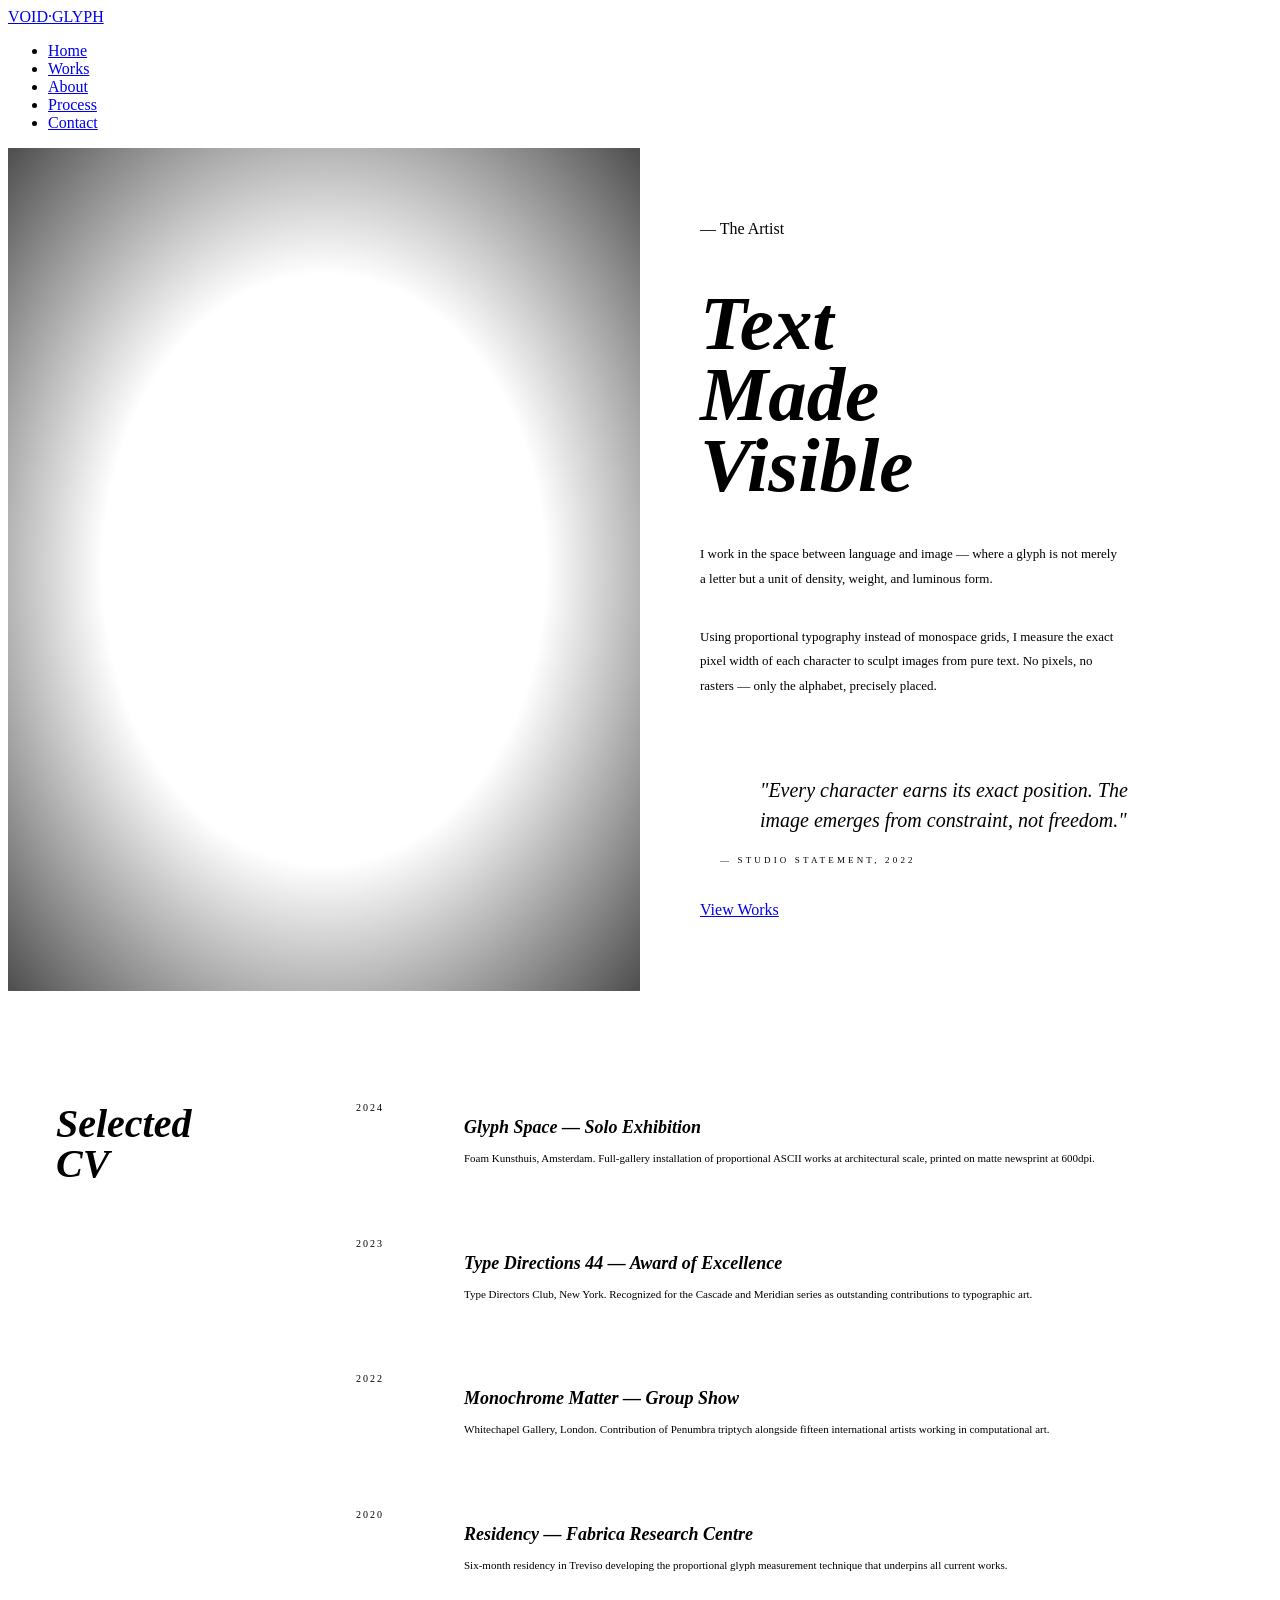
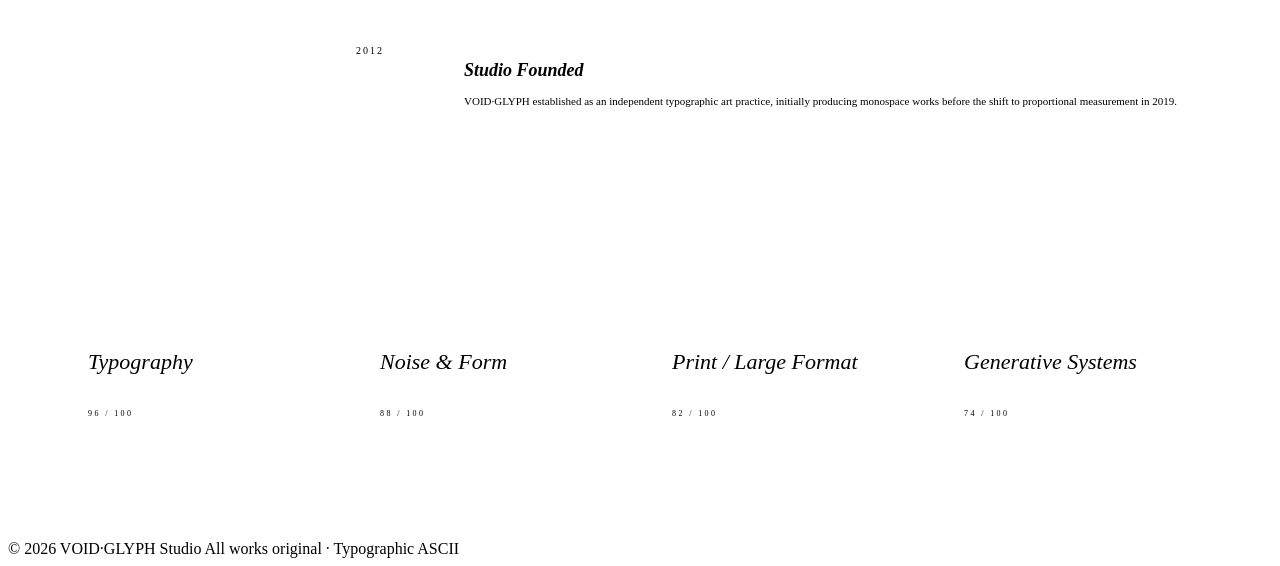
==== about.html @ d04d87bf "feat: add about page explaining concept, inspiration, and project philosophy" ====
<!DOCTYPE html>
<html lang="en">
<head>
<meta charset="UTF-8">
<meta name="viewport" content="width=device-width, initial-scale=1.0">
<title>About — VOID∙GLYPH</title>
<link rel="stylesheet" href="css/design.css">
<style>
/* ── About hero ──────────────────────────────────────── */
.about-hero {
  display: grid;
  grid-template-columns: 1fr 1fr;
  min-height: calc(100vh - 64px);
  border-bottom: var(--border);
}

.about-portrait {
  border-right: var(--border);
  background: var(--bg2);
  display: flex;
  align-items: center;
  justify-content: center;
  padding: 48px;
  position: relative;
  overflow: hidden;
}
.about-portrait::before {
  content: '';
  position: absolute;
  inset: 0;
  background: radial-gradient(ellipse 70% 70% at 50% 50%,
    transparent 50%, rgba(7,7,7,0.7) 100%);
  pointer-events: none;
  z-index: 2;
}
#portrait-canvas {
  font-size: 7px;
  line-height: 1.14;
  letter-spacing: 0.7px;
  color: var(--fg);
  max-height: 80vh;
  overflow: hidden;
}

.about-text {
  padding: 72px 60px;
  display: flex;
  flex-direction: column;
  justify-content: center;
}
.about-text h1 {
  font-family: var(--font-display);
  font-size: clamp(40px, 6vw, 80px);
  font-weight: 700;
  font-style: italic;
  color: var(--bright);
  line-height: 0.92;
  margin-bottom: 28px;
}
.about-text .lead {
  font-size: 13px;
  line-height: 1.9;
  color: var(--fg-muted);
  max-width: 420px;
  margin-bottom: 20px;
}
.about-text .lead strong {
  color: var(--accent);
  font-weight: 400;
}

.about-quote {
  margin: 36px 0;
  padding-left: 20px;
  border-left: 2px solid var(--red);
}
.about-quote blockquote {
  font-family: var(--font-display);
  font-size: 20px;
  font-style: italic;
  font-weight: 400;
  color: var(--bright);
  line-height: 1.5;
}
.about-quote cite {
  font-size: 9px;
  letter-spacing: 0.35em;
  color: var(--fg-dim);
  text-transform: uppercase;
  font-style: normal;
  display: block;
  margin-top: 12px;
}

/* ── CV / Timeline ───────────────────────────────────── */
.cv-section {
  padding: 80px 48px;
  border-bottom: var(--border);
  display: grid;
  grid-template-columns: 240px 1fr;
  gap: 60px;
}
.cv-section h2 {
  font-family: var(--font-display);
  font-size: 40px;
  font-weight: 700;
  font-style: italic;
  color: var(--bright);
  line-height: 1;
  position: sticky;
  top: 80px;
  align-self: start;
}
.timeline {
  display: flex;
  flex-direction: column;
}
.timeline-item {
  display: grid;
  grid-template-columns: 80px 1fr;
  gap: 28px;
  padding: 28px 0;
  border-top: var(--border);
}
.timeline-year {
  font-size: 10px;
  letter-spacing: 0.2em;
  color: var(--red);
  padding-top: 3px;
}
.timeline-content h3 {
  font-family: var(--font-display);
  font-size: 18px;
  font-style: italic;
  color: var(--bright);
  margin-bottom: 6px;
}
.timeline-content p {
  font-size: 11px;
  line-height: 1.7;
  color: var(--fg-dim);
}

/* ── Skills ──────────────────────────────────────────── */
.skills-grid {
  padding: 80px 48px;
  display: grid;
  grid-template-columns: repeat(4, 1fr);
  gap: 0;
  border-bottom: var(--border);
}
.skill-cell {
  padding: 40px 32px;
  border-right: var(--border);
}
.skill-cell:last-child { border-right: none; }
.skill-name {
  font-family: var(--font-display);
  font-size: 22px;
  font-style: italic;
  color: var(--bright);
  display: block;
  margin-bottom: 16px;
}
.skill-bar-track {
  height: 1px;
  background: var(--fg-dim);
  position: relative;
  margin-bottom: 10px;
}
.skill-bar-fill {
  position: absolute;
  top: 0; left: 0; height: 1px;
  background: var(--accent);
  width: 0;
  transition: width 1.2s var(--ease-out);
}
.skill-cell.visible .skill-bar-fill { width: var(--w); }
.skill-pct {
  font-size: 8px;
  letter-spacing: 0.3em;
  color: var(--fg-dim);
}

/* ── Responsive ──────────────────────────────────────── */
@media (max-width: 900px) {
  .about-hero { grid-template-columns: 1fr; }
  .about-portrait { border-right: none; border-bottom: var(--border); min-height: 50vh; }
  .about-text { padding: 48px 32px; }
  .cv-section { grid-template-columns: 1fr; }
  .cv-section h2 { position: static; }
  .skills-grid { grid-template-columns: repeat(2, 1fr); }
  .skill-cell:nth-child(2n) { border-right: none; }
  .skill-cell { border-bottom: var(--border); }
}
@media (max-width: 480px) {
  .skills-grid { grid-template-columns: 1fr; }
  .skill-cell { border-right: none; }
  .cv-section { padding: 48px 24px; }
}
</style>
</head>
<body>

<div id="cursor"></div>
<div id="cursor-trail"></div>

<nav id="nav">
  <a href="index.html" class="nav-logo">
    <div class="nav-logo-dot"></div>
    VOID∙GLYPH
  </a>
  <ul class="nav-links">
    <li><a href="index.html">Home</a></li>
    <li><a href="works.html">Works</a></li>
    <li><a href="about.html">About</a></li>
    <li><a href="process.html">Process</a></li>
    <li><a href="contact.html">Contact</a></li>
  </ul>
  <span class="nav-page-indicator" id="nav-indicator"></span>
</nav>

<div class="page-wrap">

  <!-- HERO SPLIT -->
  <div class="about-hero">
    <div class="about-portrait">
      <pre id="portrait-canvas" class="ascii-render"></pre>
    </div>
    <div class="about-text">
      <span class="label">— The Artist</span>
      <h1>Text<br>Made<br>Visible</h1>
      <p class="lead">I work in the space between <strong>language and image</strong> — where a glyph is not merely a letter but a unit of density, weight, and luminous form.</p>
      <p class="lead">Using proportional typography instead of monospace grids, I measure the <strong>exact pixel width</strong> of each character to sculpt images from pure text. No pixels, no rasters — only the alphabet, precisely placed.</p>
      <div class="about-quote">
        <blockquote>"Every character earns its exact position. The image emerges from constraint, not freedom."</blockquote>
        <cite>— Studio statement, 2022</cite>
      </div>
      <a href="works.html" class="btn"><span>View Works</span></a>
    </div>
  </div>

  <!-- TIMELINE -->
  <section class="cv-section">
    <h2 class="fade-up">Selected<br>CV</h2>
    <div class="timeline">
      <div class="timeline-item fade-up">
        <span class="timeline-year">2024</span>
        <div class="timeline-content">
          <h3>Glyph Space — Solo Exhibition</h3>
          <p>Foam Kunsthuis, Amsterdam. Full-gallery installation of proportional ASCII works at architectural scale, printed on matte newsprint at 600dpi.</p>
        </div>
      </div>
      <div class="timeline-item fade-up">
        <span class="timeline-year">2023</span>
        <div class="timeline-content">
          <h3>Type Directions 44 — Award of Excellence</h3>
          <p>Type Directors Club, New York. Recognized for the Cascade and Meridian series as outstanding contributions to typographic art.</p>
        </div>
      </div>
      <div class="timeline-item fade-up">
        <span class="timeline-year">2022</span>
        <div class="timeline-content">
          <h3>Monochrome Matter — Group Show</h3>
          <p>Whitechapel Gallery, London. Contribution of Penumbra triptych alongside fifteen international artists working in computational art.</p>
        </div>
      </div>
      <div class="timeline-item fade-up">
        <span class="timeline-year">2020</span>
        <div class="timeline-content">
          <h3>Residency — Fabrica Research Centre</h3>
          <p>Six-month residency in Treviso developing the proportional glyph measurement technique that underpins all current works.</p>
        </div>
      </div>
      <div class="timeline-item fade-up">
        <span class="timeline-year">2012</span>
        <div class="timeline-content">
          <h3>Studio Founded</h3>
          <p>VOID∙GLYPH established as an independent typographic art practice, initially producing monospace works before the shift to proportional measurement in 2019.</p>
        </div>
      </div>
    </div>
  </section>

  <!-- SKILLS -->
  <div class="skills-grid">
    <div class="skill-cell fade-up" style="--w: 96%">
      <span class="skill-name">Typography</span>
      <div class="skill-bar-track"><div class="skill-bar-fill"></div></div>
      <span class="skill-pct">96 / 100</span>
    </div>
    <div class="skill-cell fade-up" style="--w: 88%">
      <span class="skill-name">Noise & Form</span>
      <div class="skill-bar-track"><div class="skill-bar-fill"></div></div>
      <span class="skill-pct">88 / 100</span>
    </div>
    <div class="skill-cell fade-up" style="--w: 82%">
      <span class="skill-name">Print / Large Format</span>
      <div class="skill-bar-track"><div class="skill-bar-fill"></div></div>
      <span class="skill-pct">82 / 100</span>
    </div>
    <div class="skill-cell fade-up" style="--w: 74%">
      <span class="skill-name">Generative Systems</span>
      <div class="skill-bar-track"><div class="skill-bar-fill"></div></div>
      <span class="skill-pct">74 / 100</span>
    </div>
  </div>

  <footer id="footer">
    <span>© 2026 VOID∙GLYPH Studio</span>
    <span>All works original · Typographic ASCII</span>
  </footer>

</div>

<script src="js/ascii-engine.js"></script>
<script src="js/shared.js"></script>
<script>
// Portrait
(function() {
  const el = document.getElementById('portrait-canvas');
  const cols = 52, rows = 44;
  el.textContent = ASCII.scenePortrait(cols, rows);
  // Subtle slow redraw to simulate breathing
  setInterval(() => {
    el.textContent = ASCII.scenePortrait(cols, rows);
  }, 4000);
})();

// Skill bars trigger on visible
document.querySelectorAll('.skill-cell').forEach(cell => {
  const obs = new IntersectionObserver(([e]) => {
    if (e.isIntersecting) { cell.classList.add('visible'); obs.unobserve(cell); }
  }, { threshold: 0.3 });
  obs.observe(cell);
});
</script>
</body>
</html>
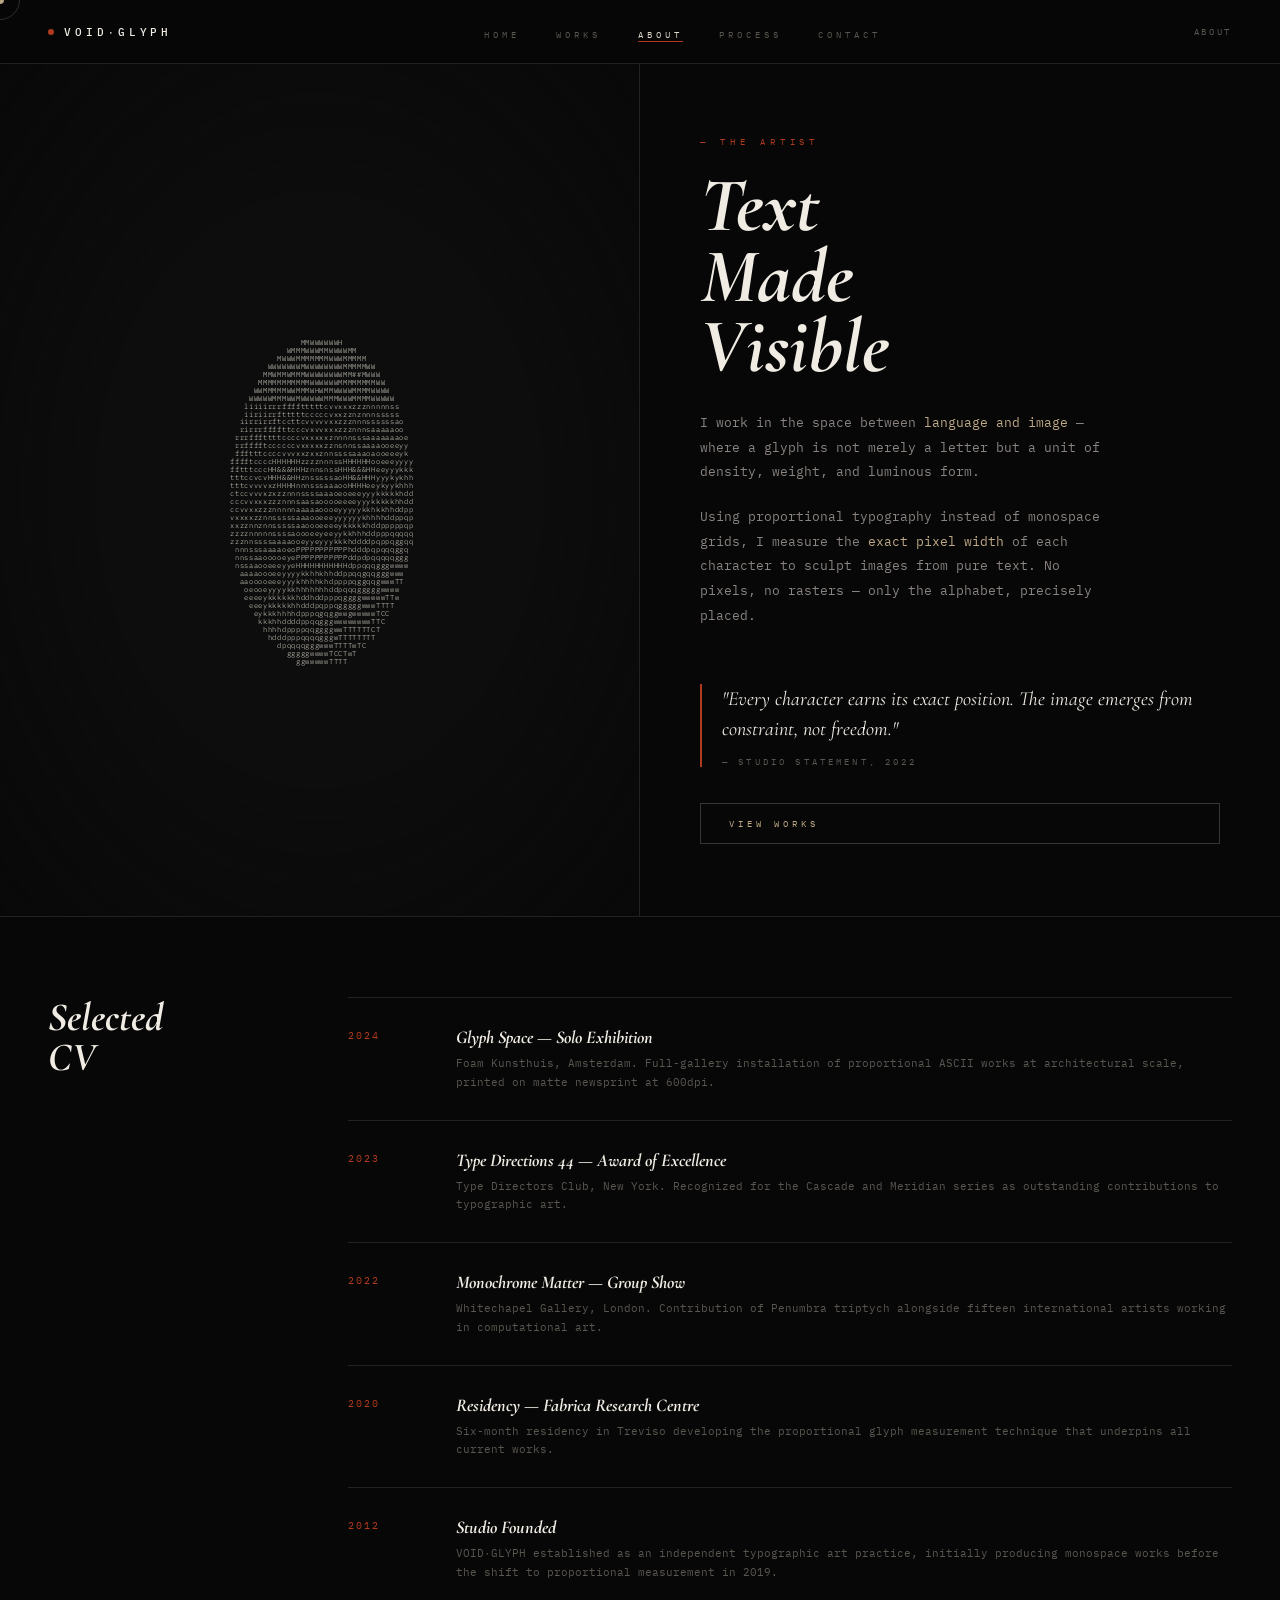
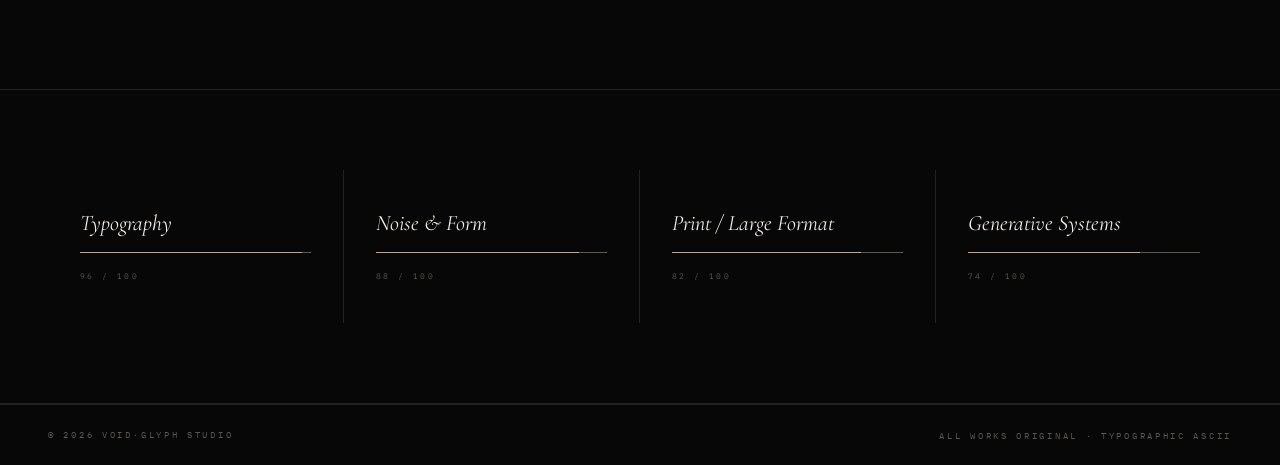
==== commit 3c79e9c2: "Refine about page to explain non-monospace typographic ASCII and canvas.measureText() approach" ====
--- a/about.html
+++ b/about.html
@@ -6,210 +6,54 @@
 <title>About — VOID∙GLYPH</title>
 <link rel="stylesheet" href="css/design.css">
 <style>
-/* ── About hero ──────────────────────────────────────── */
-.about-hero {
-  display: grid;
-  grid-template-columns: 1fr 1fr;
-  min-height: calc(100vh - 64px);
-  border-bottom: var(--border);
+.about-hero { display:grid; grid-template-columns:1fr 1fr; min-height:calc(100vh - 64px); border-bottom:var(--border); }
+.about-portrait { border-right:var(--border); background:var(--bg2); display:flex; align-items:center; justify-content:center; padding:48px; position:relative; overflow:hidden; }
+.about-portrait::before { content:''; position:absolute; inset:0; background:radial-gradient(ellipse 70% 70% at 50% 50%, transparent 50%, rgba(7,7,7,0.7) 100%); pointer-events:none; z-index:2; }
+#portrait-canvas { font-size:7px; line-height:1.14; letter-spacing:0.7px; color:var(--fg); max-height:80vh; overflow:hidden; }
+.about-text { padding:72px 60px; display:flex; flex-direction:column; justify-content:center; }
+.about-text h1 { font-family:var(--font-display); font-size:clamp(40px,6vw,80px); font-weight:700; font-style:italic; color:var(--bright); line-height:0.92; margin-bottom:28px; }
+.about-text .lead { font-size:13px; line-height:1.9; color:var(--fg-muted); max-width:420px; margin-bottom:20px; }
+.about-text .lead strong { color:var(--accent); font-weight:400; }
+.about-quote { margin:36px 0; padding-left:20px; border-left:2px solid var(--red); }
+.about-quote blockquote { font-family:var(--font-display); font-size:20px; font-style:italic; font-weight:400; color:var(--bright); line-height:1.5; }
+.about-quote cite { font-size:9px; letter-spacing:0.35em; color:var(--fg-dim); text-transform:uppercase; font-style:normal; display:block; margin-top:12px; }
+.cv-section { padding:80px 48px; border-bottom:var(--border); display:grid; grid-template-columns:240px 1fr; gap:60px; }
+.cv-section h2 { font-family:var(--font-display); font-size:40px; font-weight:700; font-style:italic; color:var(--bright); line-height:1; position:sticky; top:80px; align-self:start; }
+.timeline { display:flex; flex-direction:column; }
+.timeline-item { display:grid; grid-template-columns:80px 1fr; gap:28px; padding:28px 0; border-top:var(--border); }
+.timeline-year { font-size:10px; letter-spacing:0.2em; color:var(--red); padding-top:3px; }
+.timeline-content h3 { font-family:var(--font-display); font-size:18px; font-style:italic; color:var(--bright); margin-bottom:6px; }
+.timeline-content p { font-size:11px; line-height:1.7; color:var(--fg-dim); }
+.skills-grid { padding:80px 48px; display:grid; grid-template-columns:repeat(4,1fr); gap:0; border-bottom:var(--border); }
+.skill-cell { padding:40px 32px; border-right:var(--border); }
+.skill-cell:last-child { border-right:none; }
+.skill-name { font-family:var(--font-display); font-size:22px; font-style:italic; color:var(--bright); display:block; margin-bottom:16px; }
+.skill-bar-track { height:1px; background:var(--fg-dim); position:relative; margin-bottom:10px; }
+.skill-bar-fill { position:absolute; top:0; left:0; height:1px; background:var(--accent); width:0; transition:width 1.2s var(--ease-out); }
+.skill-cell.visible .skill-bar-fill { width:var(--w); }
+.skill-pct { font-size:8px; letter-spacing:0.3em; color:var(--fg-dim); }
+@media(max-width:900px){
+  .about-hero{grid-template-columns:1fr}
+  .about-portrait{border-right:none;border-bottom:var(--border);min-height:50vh}
+  .about-text{padding:48px 32px}
+  .cv-section{grid-template-columns:1fr}
+  .cv-section h2{position:static}
+  .skills-grid{grid-template-columns:repeat(2,1fr)}
+  .skill-cell:nth-child(2n){border-right:none}
+  .skill-cell{border-bottom:var(--border)}
 }
-
-.about-portrait {
-  border-right: var(--border);
-  background: var(--bg2);
-  display: flex;
-  align-items: center;
-  justify-content: center;
-  padding: 48px;
-  position: relative;
-  overflow: hidden;
-}
-.about-portrait::before {
-  content: '';
-  position: absolute;
-  inset: 0;
-  background: radial-gradient(ellipse 70% 70% at 50% 50%,
-    transparent 50%, rgba(7,7,7,0.7) 100%);
-  pointer-events: none;
-  z-index: 2;
-}
-#portrait-canvas {
-  font-size: 7px;
-  line-height: 1.14;
-  letter-spacing: 0.7px;
-  color: var(--fg);
-  max-height: 80vh;
-  overflow: hidden;
-}
-
-.about-text {
-  padding: 72px 60px;
-  display: flex;
-  flex-direction: column;
-  justify-content: center;
-}
-.about-text h1 {
-  font-family: var(--font-display);
-  font-size: clamp(40px, 6vw, 80px);
-  font-weight: 700;
-  font-style: italic;
-  color: var(--bright);
-  line-height: 0.92;
-  margin-bottom: 28px;
-}
-.about-text .lead {
-  font-size: 13px;
-  line-height: 1.9;
-  color: var(--fg-muted);
-  max-width: 420px;
-  margin-bottom: 20px;
-}
-.about-text .lead strong {
-  color: var(--accent);
-  font-weight: 400;
-}
-
-.about-quote {
-  margin: 36px 0;
-  padding-left: 20px;
-  border-left: 2px solid var(--red);
-}
-.about-quote blockquote {
-  font-family: var(--font-display);
-  font-size: 20px;
-  font-style: italic;
-  font-weight: 400;
-  color: var(--bright);
-  line-height: 1.5;
-}
-.about-quote cite {
-  font-size: 9px;
-  letter-spacing: 0.35em;
-  color: var(--fg-dim);
-  text-transform: uppercase;
-  font-style: normal;
-  display: block;
-  margin-top: 12px;
-}
-
-/* ── CV / Timeline ───────────────────────────────────── */
-.cv-section {
-  padding: 80px 48px;
-  border-bottom: var(--border);
-  display: grid;
-  grid-template-columns: 240px 1fr;
-  gap: 60px;
-}
-.cv-section h2 {
-  font-family: var(--font-display);
-  font-size: 40px;
-  font-weight: 700;
-  font-style: italic;
-  color: var(--bright);
-  line-height: 1;
-  position: sticky;
-  top: 80px;
-  align-self: start;
-}
-.timeline {
-  display: flex;
-  flex-direction: column;
-}
-.timeline-item {
-  display: grid;
-  grid-template-columns: 80px 1fr;
-  gap: 28px;
-  padding: 28px 0;
-  border-top: var(--border);
-}
-.timeline-year {
-  font-size: 10px;
-  letter-spacing: 0.2em;
-  color: var(--red);
-  padding-top: 3px;
-}
-.timeline-content h3 {
-  font-family: var(--font-display);
-  font-size: 18px;
-  font-style: italic;
-  color: var(--bright);
-  margin-bottom: 6px;
-}
-.timeline-content p {
-  font-size: 11px;
-  line-height: 1.7;
-  color: var(--fg-dim);
-}
-
-/* ── Skills ──────────────────────────────────────────── */
-.skills-grid {
-  padding: 80px 48px;
-  display: grid;
-  grid-template-columns: repeat(4, 1fr);
-  gap: 0;
-  border-bottom: var(--border);
-}
-.skill-cell {
-  padding: 40px 32px;
-  border-right: var(--border);
-}
-.skill-cell:last-child { border-right: none; }
-.skill-name {
-  font-family: var(--font-display);
-  font-size: 22px;
-  font-style: italic;
-  color: var(--bright);
-  display: block;
-  margin-bottom: 16px;
-}
-.skill-bar-track {
-  height: 1px;
-  background: var(--fg-dim);
-  position: relative;
-  margin-bottom: 10px;
-}
-.skill-bar-fill {
-  position: absolute;
-  top: 0; left: 0; height: 1px;
-  background: var(--accent);
-  width: 0;
-  transition: width 1.2s var(--ease-out);
-}
-.skill-cell.visible .skill-bar-fill { width: var(--w); }
-.skill-pct {
-  font-size: 8px;
-  letter-spacing: 0.3em;
-  color: var(--fg-dim);
-}
-
-/* ── Responsive ──────────────────────────────────────── */
-@media (max-width: 900px) {
-  .about-hero { grid-template-columns: 1fr; }
-  .about-portrait { border-right: none; border-bottom: var(--border); min-height: 50vh; }
-  .about-text { padding: 48px 32px; }
-  .cv-section { grid-template-columns: 1fr; }
-  .cv-section h2 { position: static; }
-  .skills-grid { grid-template-columns: repeat(2, 1fr); }
-  .skill-cell:nth-child(2n) { border-right: none; }
-  .skill-cell { border-bottom: var(--border); }
-}
-@media (max-width: 480px) {
-  .skills-grid { grid-template-columns: 1fr; }
-  .skill-cell { border-right: none; }
-  .cv-section { padding: 48px 24px; }
+@media(max-width:480px){
+  .skills-grid{grid-template-columns:1fr}
+  .skill-cell{border-right:none}
+  .cv-section{padding:48px 24px}
 }
 </style>
 </head>
 <body>
-
 <div id="cursor"></div>
 <div id="cursor-trail"></div>
-
 <nav id="nav">
-  <a href="index.html" class="nav-logo">
-    <div class="nav-logo-dot"></div>
-    VOID∙GLYPH
-  </a>
+  <a href="index.html" class="nav-logo"><div class="nav-logo-dot"></div>VOID∙GLYPH</a>
   <ul class="nav-links">
     <li><a href="index.html">Home</a></li>
     <li><a href="works.html">Works</a></li>
@@ -219,10 +63,7 @@
   </ul>
   <span class="nav-page-indicator" id="nav-indicator"></span>
 </nav>
-
 <div class="page-wrap">
-
-  <!-- HERO SPLIT -->
   <div class="about-hero">
     <div class="about-portrait">
       <pre id="portrait-canvas" class="ascii-render"></pre>
@@ -239,101 +80,69 @@
       <a href="works.html" class="btn"><span>View Works</span></a>
     </div>
   </div>
-
-  <!-- TIMELINE -->
   <section class="cv-section">
     <h2 class="fade-up">Selected<br>CV</h2>
     <div class="timeline">
       <div class="timeline-item fade-up">
         <span class="timeline-year">2024</span>
-        <div class="timeline-content">
-          <h3>Glyph Space — Solo Exhibition</h3>
-          <p>Foam Kunsthuis, Amsterdam. Full-gallery installation of proportional ASCII works at architectural scale, printed on matte newsprint at 600dpi.</p>
-        </div>
+        <div class="timeline-content"><h3>Glyph Space — Solo Exhibition</h3><p>Foam Kunsthuis, Amsterdam. Full-gallery installation of proportional ASCII works at architectural scale, printed on matte newsprint at 600dpi.</p></div>
       </div>
       <div class="timeline-item fade-up">
         <span class="timeline-year">2023</span>
-        <div class="timeline-content">
-          <h3>Type Directions 44 — Award of Excellence</h3>
-          <p>Type Directors Club, New York. Recognized for the Cascade and Meridian series as outstanding contributions to typographic art.</p>
-        </div>
+        <div class="timeline-content"><h3>Type Directions 44 — Award of Excellence</h3><p>Type Directors Club, New York. Recognized for the Cascade and Meridian series as outstanding contributions to typographic art.</p></div>
       </div>
       <div class="timeline-item fade-up">
         <span class="timeline-year">2022</span>
-        <div class="timeline-content">
-          <h3>Monochrome Matter — Group Show</h3>
-          <p>Whitechapel Gallery, London. Contribution of Penumbra triptych alongside fifteen international artists working in computational art.</p>
-        </div>
+        <div class="timeline-content"><h3>Monochrome Matter — Group Show</h3><p>Whitechapel Gallery, London. Contribution of Penumbra triptych alongside fifteen international artists working in computational art.</p></div>
       </div>
       <div class="timeline-item fade-up">
         <span class="timeline-year">2020</span>
-        <div class="timeline-content">
-          <h3>Residency — Fabrica Research Centre</h3>
-          <p>Six-month residency in Treviso developing the proportional glyph measurement technique that underpins all current works.</p>
-        </div>
+        <div class="timeline-content"><h3>Residency — Fabrica Research Centre</h3><p>Six-month residency in Treviso developing the proportional glyph measurement technique that underpins all current works.</p></div>
       </div>
       <div class="timeline-item fade-up">
         <span class="timeline-year">2012</span>
-        <div class="timeline-content">
-          <h3>Studio Founded</h3>
-          <p>VOID∙GLYPH established as an independent typographic art practice, initially producing monospace works before the shift to proportional measurement in 2019.</p>
-        </div>
+        <div class="timeline-content"><h3>Studio Founded</h3><p>VOID∙GLYPH established as an independent typographic art practice, initially producing monospace works before the shift to proportional measurement in 2019.</p></div>
       </div>
     </div>
   </section>
-
-  <!-- SKILLS -->
   <div class="skills-grid">
-    <div class="skill-cell fade-up" style="--w: 96%">
-      <span class="skill-name">Typography</span>
-      <div class="skill-bar-track"><div class="skill-bar-fill"></div></div>
-      <span class="skill-pct">96 / 100</span>
-    </div>
-    <div class="skill-cell fade-up" style="--w: 88%">
-      <span class="skill-name">Noise & Form</span>
-      <div class="skill-bar-track"><div class="skill-bar-fill"></div></div>
-      <span class="skill-pct">88 / 100</span>
-    </div>
-    <div class="skill-cell fade-up" style="--w: 82%">
-      <span class="skill-name">Print / Large Format</span>
-      <div class="skill-bar-track"><div class="skill-bar-fill"></div></div>
-      <span class="skill-pct">82 / 100</span>
-    </div>
-    <div class="skill-cell fade-up" style="--w: 74%">
-      <span class="skill-name">Generative Systems</span>
-      <div class="skill-bar-track"><div class="skill-bar-fill"></div></div>
-      <span class="skill-pct">74 / 100</span>
-    </div>
+    <div class="skill-cell fade-up" style="--w:96%"><span class="skill-name">Typography</span><div class="skill-bar-track"><div class="skill-bar-fill"></div></div><span class="skill-pct">96 / 100</span></div>
+    <div class="skill-cell fade-up" style="--w:88%"><span class="skill-name">Noise & Form</span><div class="skill-bar-track"><div class="skill-bar-fill"></div></div><span class="skill-pct">88 / 100</span></div>
+    <div class="skill-cell fade-up" style="--w:82%"><span class="skill-name">Print / Large Format</span><div class="skill-bar-track"><div class="skill-bar-fill"></div></div><span class="skill-pct">82 / 100</span></div>
+    <div class="skill-cell fade-up" style="--w:74%"><span class="skill-name">Generative Systems</span><div class="skill-bar-track"><div class="skill-bar-fill"></div></div><span class="skill-pct">74 / 100</span></div>
   </div>
-
-  <footer id="footer">
-    <span>© 2026 VOID∙GLYPH Studio</span>
-    <span>All works original · Typographic ASCII</span>
-  </footer>
-
+  <footer id="footer"><span>© 2026 VOID∙GLYPH Studio</span><span>All works original · Typographic ASCII</span></footer>
 </div>
-
-<script src="js/ascii-engine.js"></script>
-<script src="js/shared.js"></script>
 <script>
-// Portrait
-(function() {
-  const el = document.getElementById('portrait-canvas');
-  const cols = 52, rows = 44;
-  el.textContent = ASCII.scenePortrait(cols, rows);
-  // Subtle slow redraw to simulate breathing
-  setInterval(() => {
-    el.textContent = ASCII.scenePortrait(cols, rows);
-  }, 4000);
+const Noise=(()=>{const perm=new Uint8Array(512);const src=[151,160,137,91,90,15,131,13,201,95,96,53,194,233,7,225,140,36,103,30,69,142,8,99,37,240,21,10,23,190,6,148,247,120,234,75,0,26,197,62,94,252,219,203,117,35,11,32,57,177,33,88,237,149,56,87,174,20,125,136,171,168,68,175,74,165,71,134,139,48,27,166,77,146,158,231,83,111,229,122,60,211,133,230,220,105,92,41,55,46,245,40,244,102,143,54,65,25,63,161,1,216,80,73,209,76,132,187,208,89,18,169,200,196,135,130,116,188,159,86,164,100,109,198,173,186,3,64,52,217,226,250,124,123,5,202,38,147,118,126,255,82,85,212,207,206,59,227,47,16,58,17,182,189,28,42,223,183,170,213,119,248,152,2,44,154,163,70,221,153,101,155,167,43,172,9,129,22,39,253,19,98,108,110,79,113,224,232,178,185,112,104,218,246,97,228,251,34,242,193,238,210,144,12,191,179,162,241,81,51,145,235,249,14,239,107,49,192,214,31,181,199,106,157,184,84,204,176,115,121,50,45,127,4,150,254,138,236,205,93,222,114,67,29,24,72,243,141,128,195,78,66,215,61,156,180];for(let i=0;i<256;i++)perm[i]=perm[i+256]=src[i];const fade=t=>t*t*t*(t*(t*6-15)+10);const lerp=(a,b,t)=>a+t*(b-a);const grad=(h,x,y)=>{const v=h&3,u=v<2?x:y,w=v<2?y:x;return((h&1)?-u:u)+((h&2)?-w:w);};function n2(x,y){const X=Math.floor(x)&255,Y=Math.floor(y)&255;x-=Math.floor(x);y-=Math.floor(y);const u=fade(x),v=fade(y),a=perm[X]+Y,b=perm[X+1]+Y;return lerp(lerp(grad(perm[a],x,y),grad(perm[b],x-1,y),u),lerp(grad(perm[a+1],x,y-1),grad(perm[b+1],x-1,y-1),u),v);}function fbm(x,y,oct=4,lac=2.1,gain=0.5){let v=0,a=0.5,f=1,mx=0;for(let i=0;i<oct;i++){v+=n2(x*f,y*f)*a;mx+=a;a*=gain;f*=lac;}return v/mx;}return{n2,fbm};})();
+const RAMP_PORT=" .',-:;~!|lirftcvxznsaoeykhdpqgwTCSFUPBKNOHWM#&@";
+function scenePortrait(c,r,cols,rows){
+  const nx=(c/cols)*2-1,ny=(r/rows)*2-1;
+  const fD=Math.sqrt((nx*nx)/.58+((ny-.05)**2)/.88);
+  if(fD>1)return{ch:' ',color:'#050505'};
+  if(ny<-.5){const h=Noise.fbm(c*.22,r*.22,3)*.5+.5,b=h*.09+.02;const v=Math.round(b*210+28);return{ch:RAMP_PORT[Math.floor(Math.pow(1-Math.max(0,Math.min(1,b)),1)*(RAMP_PORT.length-1))],color:`rgb(${v},${Math.round(v*.97)},${Math.round(v*.9)})`};}
+  const le=Math.sqrt(((nx+.3)**2)/.023+((ny+.12)**2)/.008),re=Math.sqrt(((nx-.3)**2)/.023+((ny+.12)**2)/.008);
+  if(le<1||re<1){const pd=Math.min(Math.sqrt((nx+.3)**2+(ny+.12)**2),Math.sqrt((nx-.3)**2+(ny+.12)**2)),b=pd<.05?.02:.1;const v=Math.round(b*210+28);return{ch:RAMP_PORT[Math.floor((1-b)*(RAMP_PORT.length-1))],color:`rgb(${v},${Math.round(v*.97)},${Math.round(v*.9)})`};}
+  if(ny>.3&&ny<.45&&Math.abs(nx)<.2){const b=ny<.37?.2:.1;const v=Math.round(b*210+28);return{ch:RAMP_PORT[Math.floor((1-b)*(RAMP_PORT.length-1))],color:`rgb(${v},${Math.round(v*.97)},${Math.round(v*.9)})`};}
+  const light=Math.max(0,(-.4*nx+-.55*ny+.55)),sub=Noise.fbm(c*.28,r*.28,3)*.5+.5,b=Math.min(.9,.26+light*.44+sub*.09);
+  const v=Math.round(b*210+28);return{ch:RAMP_PORT[Math.floor(Math.pow(1-Math.max(0,Math.min(1,b)),1)*(RAMP_PORT.length-1))],color:`rgb(${v},${Math.round(v*.97)},${Math.round(v*.9)})`};
+}
+(function(){
+  const el=document.getElementById('portrait-canvas');
+  const cols=52,rows=44;
+  function draw(){
+    let txt='';
+    for(let r=0;r<rows;r++){for(let c=0;c<cols;c++){txt+=scenePortrait(c,r,cols,rows).ch;}if(r<rows-1)txt+='\n';}
+    el.textContent=txt;
+  }
+  draw();setInterval(draw,4000);
 })();
-
-// Skill bars trigger on visible
-document.querySelectorAll('.skill-cell').forEach(cell => {
-  const obs = new IntersectionObserver(([e]) => {
-    if (e.isIntersecting) { cell.classList.add('visible'); obs.unobserve(cell); }
-  }, { threshold: 0.3 });
-  obs.observe(cell);
-});
+document.querySelectorAll('.skill-cell').forEach(cell=>{const obs=new IntersectionObserver(([e])=>{if(e.isIntersecting){cell.classList.add('visible');obs.unobserve(cell);}},{threshold:.3});obs.observe(cell);});
+(function(){const dot=document.getElementById('cursor'),trail=document.getElementById('cursor-trail');if(!dot||!trail)return;let mx=0,my=0,tx=0,ty=0;document.addEventListener('mousemove',e=>{mx=e.clientX;my=e.clientY;});document.querySelectorAll('a,button').forEach(el=>{el.addEventListener('mouseenter',()=>dot.classList.add('hover'));el.addEventListener('mouseleave',()=>dot.classList.remove('hover'));});(function loop(){tx+=(mx-tx)*.15;ty+=(my-ty)*.15;dot.style.left=mx+'px';dot.style.top=my+'px';trail.style.left=tx+'px';trail.style.top=ty+'px';requestAnimationFrame(loop);})();})();
+(function(){const obs=new IntersectionObserver(e=>{e.forEach(x=>{if(x.isIntersecting){x.target.classList.add('visible');obs.unobserve(x.target);}});},{threshold:.12});document.querySelectorAll('.fade-up').forEach(el=>obs.observe(el));})();
+document.querySelector('.page-wrap').classList.add('page-enter');
+document.querySelectorAll('.nav-links a').forEach(a=>{if(a.getAttribute('href')==='about.html')a.classList.add('active');});
+document.getElementById('nav-indicator').textContent='About';
 </script>
 </body>
 </html>
--- a/css/design.css
+++ b/css/design.css
@@ -0,0 +1,257 @@
+@import url('https://fonts.googleapis.com/css2?family=Cormorant+Garamond:ital,wght@0,300;0,400;0,600;0,700;1,300;1,400;1,600;1,700&family=IBM+Plex+Mono:ital,wght@0,300;0,400;0,500;1,300;1,400&display=swap');
+
+/* ═══════════════════════════════════════════════
+   VOID∙GLYPH  —  Design System
+   ═══════════════════════════════════════════════ */
+
+:root {
+  --bg:       #070707;
+  --bg2:      #0d0d0d;
+  --fg:       #ddd8cc;
+  --fg-dim:   #5a5650;
+  --fg-muted: #8a8480;
+  --accent:   #bfaa88;
+  --accent2:  #7a6a52;
+  --bright:   #f0ece4;
+  --red:      #b03a1e;
+  --red-dim:  #5a1e0e;
+
+  --font-display: 'Cormorant Garamond', Georgia, serif;
+  --font-mono:    'IBM Plex Mono', 'Courier New', monospace;
+
+  --border: 1px solid #222;
+  --border-accent: 1px solid #3a3530;
+
+  --ease-out: cubic-bezier(0.16, 1, 0.3, 1);
+  --ease-in-out: cubic-bezier(0.87, 0, 0.13, 1);
+}
+
+/* ─── Reset ──────────────────────────────────── */
+*, *::before, *::after { margin: 0; padding: 0; box-sizing: border-box; }
+html { scroll-behavior: smooth; font-size: 16px; }
+body {
+  background: var(--bg);
+  color: var(--fg);
+  font-family: var(--font-mono);
+  overflow-x: hidden;
+  cursor: none;
+  -webkit-font-smoothing: antialiased;
+}
+a { color: inherit; text-decoration: none; }
+img { display: block; }
+
+/* ─── Custom Cursor ──────────────────────────── */
+#cursor {
+  position: fixed;
+  width: 8px; height: 8px;
+  background: var(--accent);
+  border-radius: 50%;
+  pointer-events: none;
+  z-index: 9999;
+  transform: translate(-50%, -50%);
+  transition: width 0.2s, height 0.2s, background 0.2s;
+  mix-blend-mode: difference;
+}
+#cursor.hover { width: 32px; height: 32px; }
+#cursor-trail {
+  position: fixed;
+  width: 40px; height: 40px;
+  border: 1px solid var(--fg-dim);
+  border-radius: 50%;
+  pointer-events: none;
+  z-index: 9998;
+  transform: translate(-50%, -50%);
+  transition: all 0.12s var(--ease-out);
+  opacity: 0.5;
+}
+
+/* ─── Navigation ─────────────────────────────── */
+#nav {
+  position: fixed;
+  top: 0; left: 0; right: 0;
+  z-index: 100;
+  padding: 0 48px;
+  height: 64px;
+  display: flex;
+  align-items: center;
+  justify-content: space-between;
+  border-bottom: var(--border);
+  background: rgba(7,7,7,0.92);
+  backdrop-filter: blur(12px);
+  -webkit-backdrop-filter: blur(12px);
+}
+
+.nav-logo {
+  font-family: var(--font-mono);
+  font-size: 11px;
+  font-weight: 500;
+  letter-spacing: 0.35em;
+  color: var(--bright);
+  text-transform: uppercase;
+  display: flex;
+  align-items: center;
+  gap: 10px;
+}
+.nav-logo-dot {
+  width: 6px; height: 6px;
+  background: var(--red);
+  border-radius: 50%;
+  animation: pulse 2s infinite;
+}
+@keyframes pulse {
+  0%, 100% { opacity: 1; transform: scale(1); }
+  50% { opacity: 0.4; transform: scale(0.6); }
+}
+
+.nav-links {
+  display: flex;
+  gap: 36px;
+  list-style: none;
+}
+.nav-links a {
+  font-size: 9px;
+  letter-spacing: 0.45em;
+  color: var(--fg-dim);
+  text-transform: uppercase;
+  position: relative;
+  transition: color 0.3s;
+}
+.nav-links a::after {
+  content: '';
+  position: absolute;
+  bottom: -2px; left: 0; right: 0;
+  height: 1px;
+  background: var(--accent);
+  transform: scaleX(0);
+  transform-origin: left;
+  transition: transform 0.35s var(--ease-out);
+}
+.nav-links a:hover { color: var(--accent); }
+.nav-links a:hover::after { transform: scaleX(1); }
+.nav-links a.active { color: var(--fg); }
+.nav-links a.active::after { transform: scaleX(1); background: var(--red); }
+
+.nav-page-indicator {
+  font-size: 9px;
+  letter-spacing: 0.3em;
+  color: var(--fg-dim);
+  text-transform: uppercase;
+}
+
+/* ─── Page wrapper ───────────────────────────── */
+.page-wrap {
+  padding-top: 64px;
+  min-height: 100vh;
+}
+
+/* ─── ASCII Canvas base ──────────────────────── */
+.ascii-render {
+  font-family: var(--font-mono);
+  font-weight: 300;
+  white-space: pre;
+  line-height: 1.2;
+  letter-spacing: 0.5px;
+  color: var(--fg);
+  overflow: hidden;
+  display: block;
+}
+
+/* ─── Section labels ─────────────────────────── */
+.label {
+  font-size: 9px;
+  letter-spacing: 0.55em;
+  color: var(--red);
+  text-transform: uppercase;
+  display: block;
+  margin-bottom: 24px;
+}
+
+/* ─── Headings ───────────────────────────────── */
+.display {
+  font-family: var(--font-display);
+  font-weight: 700;
+  font-style: italic;
+  color: var(--bright);
+  line-height: 0.92;
+  letter-spacing: -0.02em;
+}
+
+/* ─── Buttons ────────────────────────────────── */
+.btn {
+  display: inline-flex;
+  align-items: center;
+  gap: 12px;
+  font-family: var(--font-mono);
+  font-size: 9px;
+  letter-spacing: 0.45em;
+  text-transform: uppercase;
+  color: var(--accent);
+  border: var(--border-accent);
+  padding: 14px 28px;
+  transition: all 0.3s;
+  position: relative;
+  overflow: hidden;
+}
+.btn::before {
+  content: '';
+  position: absolute;
+  inset: 0;
+  background: var(--accent);
+  transform: translateX(-101%);
+  transition: transform 0.4s var(--ease-out);
+}
+.btn:hover { color: var(--bg); }
+.btn:hover::before { transform: translateX(0); }
+.btn span { position: relative; z-index: 1; }
+
+/* ─── Footer ─────────────────────────────────── */
+#footer {
+  border-top: var(--border);
+  padding: 24px 48px;
+  display: flex;
+  justify-content: space-between;
+  align-items: center;
+}
+#footer span {
+  font-size: 9px;
+  letter-spacing: 0.3em;
+  color: var(--fg-dim);
+  text-transform: uppercase;
+}
+
+/* ─── Page transition ────────────────────────── */
+.page-enter {
+  animation: pageIn 0.6s var(--ease-out) forwards;
+}
+@keyframes pageIn {
+  from { opacity: 0; transform: translateY(16px); }
+  to   { opacity: 1; transform: translateY(0); }
+}
+
+/* ─── Animations ─────────────────────────────── */
+@keyframes fadeUp {
+  from { opacity: 0; transform: translateY(24px); }
+  to   { opacity: 1; transform: translateY(0); }
+}
+.fade-up { opacity: 0; }
+.fade-up.visible { animation: fadeUp 0.8s var(--ease-out) forwards; }
+
+/* ─── Scrollbar ──────────────────────────────── */
+::-webkit-scrollbar { width: 3px; }
+::-webkit-scrollbar-track { background: var(--bg); }
+::-webkit-scrollbar-thumb { background: var(--fg-dim); }
+
+/* ─── Selection ──────────────────────────────── */
+::selection { background: var(--accent2); color: var(--bright); }
+
+/* ─── Mobile ─────────────────────────────────── */
+@media (max-width: 768px) {
+  #nav { padding: 0 24px; }
+  .nav-page-indicator { display: none; }
+  .nav-links { gap: 20px; }
+  #footer { padding: 20px 24px; flex-direction: column; gap: 8px; text-align: center; }
+}
+@media (max-width: 480px) {
+  .nav-links { gap: 14px; }
+  .nav-links a { letter-spacing: 0.25em; }
+}
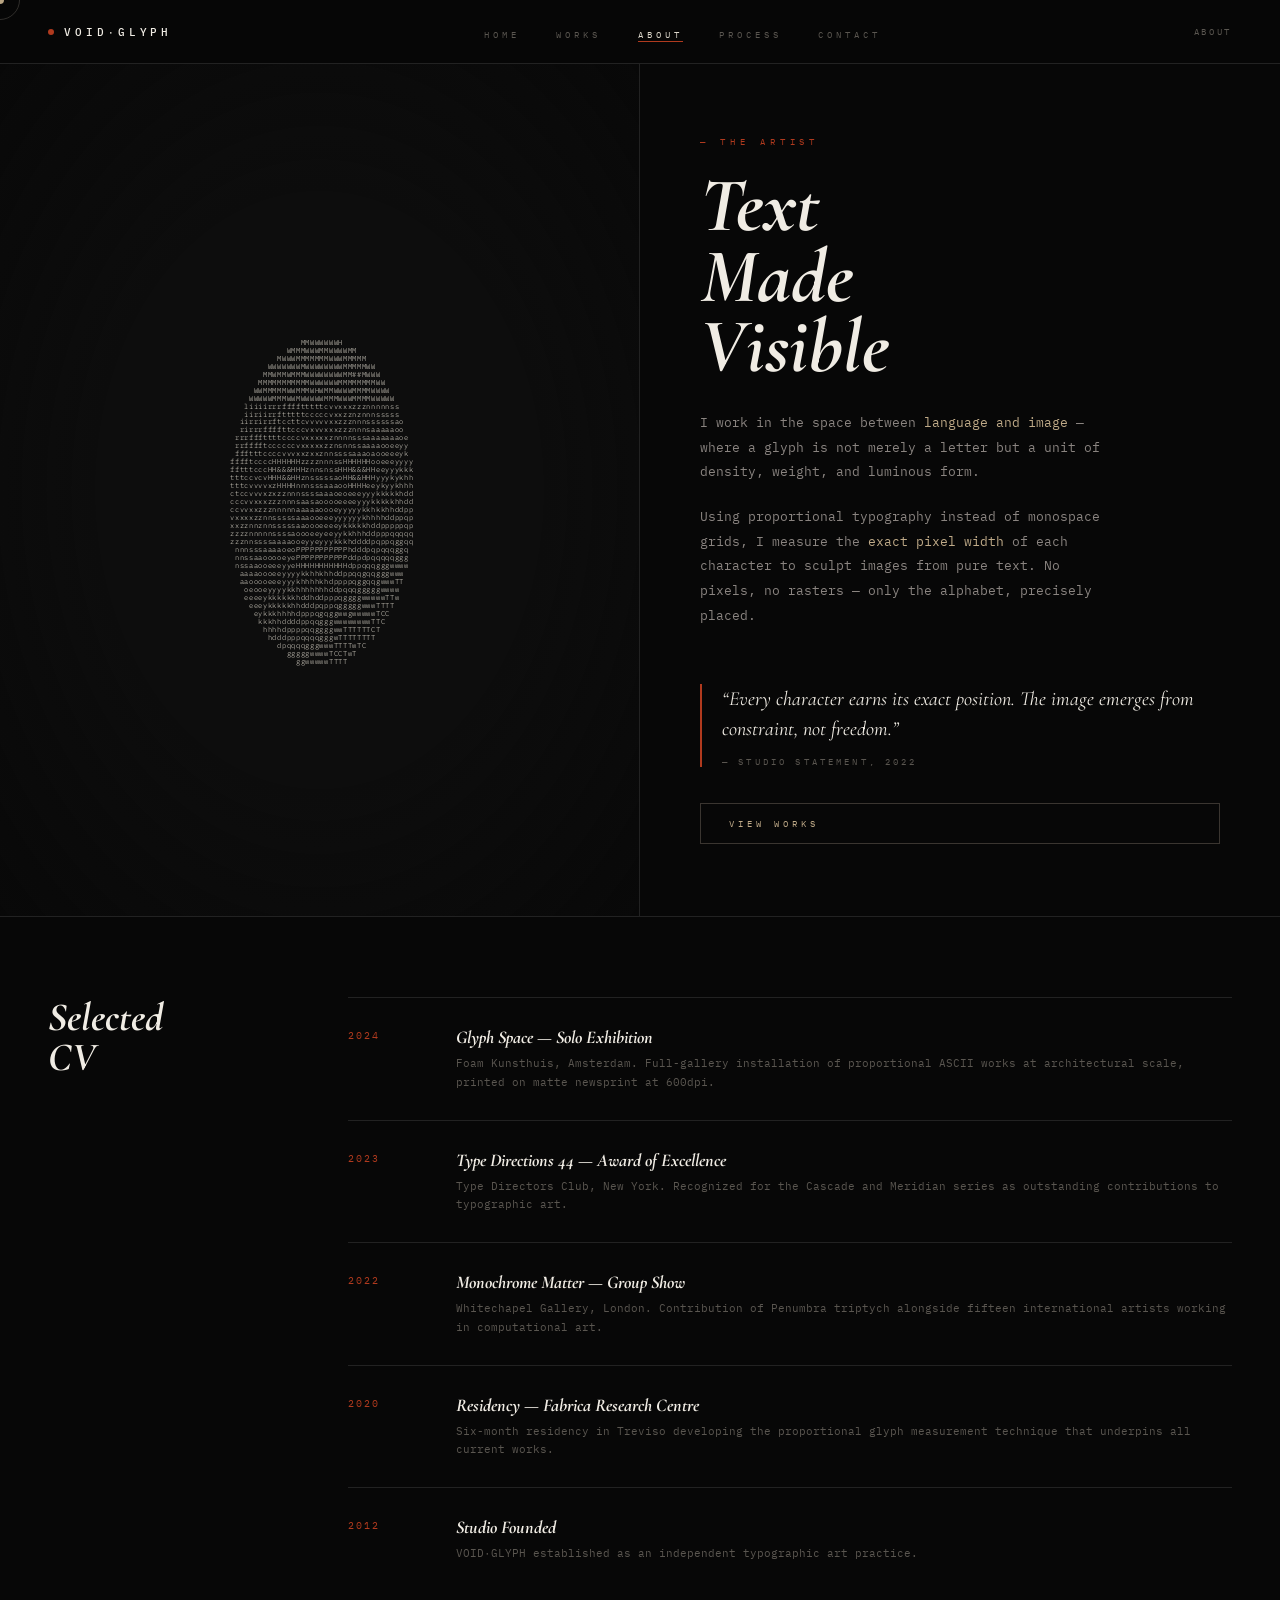
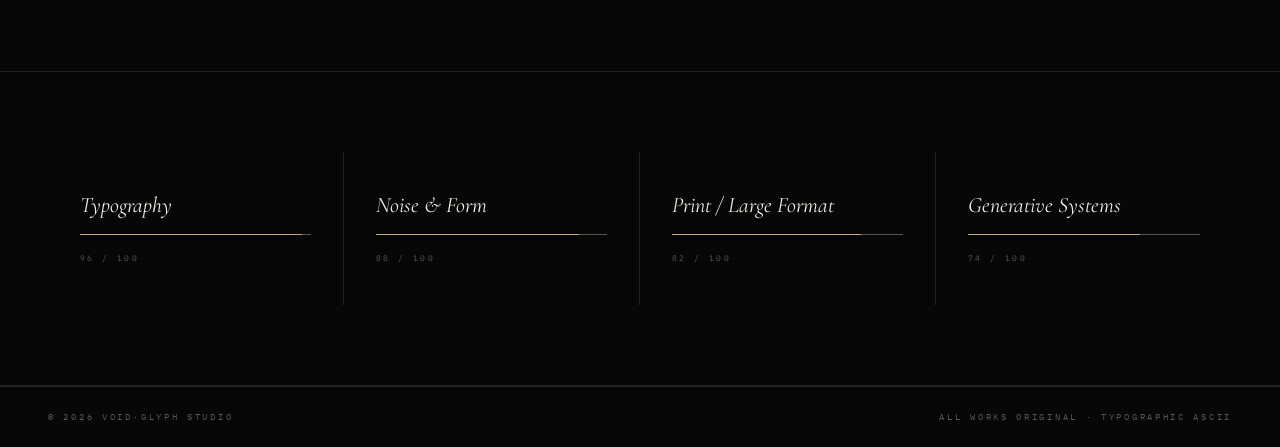
==== commit 1186b82d: "Refine about page content describing typographic ASCII rendering methodology" ====
--- a/about.html
+++ b/about.html
@@ -6,54 +6,41 @@
 <title>About — VOID∙GLYPH</title>
 <link rel="stylesheet" href="css/design.css">
 <style>
-.about-hero { display:grid; grid-template-columns:1fr 1fr; min-height:calc(100vh - 64px); border-bottom:var(--border); }
-.about-portrait { border-right:var(--border); background:var(--bg2); display:flex; align-items:center; justify-content:center; padding:48px; position:relative; overflow:hidden; }
-.about-portrait::before { content:''; position:absolute; inset:0; background:radial-gradient(ellipse 70% 70% at 50% 50%, transparent 50%, rgba(7,7,7,0.7) 100%); pointer-events:none; z-index:2; }
-#portrait-canvas { font-size:7px; line-height:1.14; letter-spacing:0.7px; color:var(--fg); max-height:80vh; overflow:hidden; }
-.about-text { padding:72px 60px; display:flex; flex-direction:column; justify-content:center; }
-.about-text h1 { font-family:var(--font-display); font-size:clamp(40px,6vw,80px); font-weight:700; font-style:italic; color:var(--bright); line-height:0.92; margin-bottom:28px; }
-.about-text .lead { font-size:13px; line-height:1.9; color:var(--fg-muted); max-width:420px; margin-bottom:20px; }
-.about-text .lead strong { color:var(--accent); font-weight:400; }
-.about-quote { margin:36px 0; padding-left:20px; border-left:2px solid var(--red); }
-.about-quote blockquote { font-family:var(--font-display); font-size:20px; font-style:italic; font-weight:400; color:var(--bright); line-height:1.5; }
-.about-quote cite { font-size:9px; letter-spacing:0.35em; color:var(--fg-dim); text-transform:uppercase; font-style:normal; display:block; margin-top:12px; }
-.cv-section { padding:80px 48px; border-bottom:var(--border); display:grid; grid-template-columns:240px 1fr; gap:60px; }
-.cv-section h2 { font-family:var(--font-display); font-size:40px; font-weight:700; font-style:italic; color:var(--bright); line-height:1; position:sticky; top:80px; align-self:start; }
-.timeline { display:flex; flex-direction:column; }
-.timeline-item { display:grid; grid-template-columns:80px 1fr; gap:28px; padding:28px 0; border-top:var(--border); }
-.timeline-year { font-size:10px; letter-spacing:0.2em; color:var(--red); padding-top:3px; }
-.timeline-content h3 { font-family:var(--font-display); font-size:18px; font-style:italic; color:var(--bright); margin-bottom:6px; }
-.timeline-content p { font-size:11px; line-height:1.7; color:var(--fg-dim); }
-.skills-grid { padding:80px 48px; display:grid; grid-template-columns:repeat(4,1fr); gap:0; border-bottom:var(--border); }
-.skill-cell { padding:40px 32px; border-right:var(--border); }
-.skill-cell:last-child { border-right:none; }
-.skill-name { font-family:var(--font-display); font-size:22px; font-style:italic; color:var(--bright); display:block; margin-bottom:16px; }
-.skill-bar-track { height:1px; background:var(--fg-dim); position:relative; margin-bottom:10px; }
-.skill-bar-fill { position:absolute; top:0; left:0; height:1px; background:var(--accent); width:0; transition:width 1.2s var(--ease-out); }
-.skill-cell.visible .skill-bar-fill { width:var(--w); }
-.skill-pct { font-size:8px; letter-spacing:0.3em; color:var(--fg-dim); }
-@media(max-width:900px){
-  .about-hero{grid-template-columns:1fr}
-  .about-portrait{border-right:none;border-bottom:var(--border);min-height:50vh}
-  .about-text{padding:48px 32px}
-  .cv-section{grid-template-columns:1fr}
-  .cv-section h2{position:static}
-  .skills-grid{grid-template-columns:repeat(2,1fr)}
-  .skill-cell:nth-child(2n){border-right:none}
-  .skill-cell{border-bottom:var(--border)}
-}
-@media(max-width:480px){
-  .skills-grid{grid-template-columns:1fr}
-  .skill-cell{border-right:none}
-  .cv-section{padding:48px 24px}
-}
+.about-hero{display:grid;grid-template-columns:1fr 1fr;min-height:calc(100vh - 64px);border-bottom:var(--border)}
+.about-portrait{border-right:var(--border);background:var(--bg2);display:flex;align-items:center;justify-content:center;padding:48px;position:relative;overflow:hidden}
+.about-portrait::before{content:'';position:absolute;inset:0;background:radial-gradient(ellipse 70% 70% at 50% 50%,transparent 50%,rgba(7,7,7,0.7) 100%);pointer-events:none;z-index:2}
+#portrait-canvas{font-size:7px;line-height:1.14;letter-spacing:0.7px;color:var(--fg);max-height:80vh;overflow:hidden}
+.about-text{padding:72px 60px;display:flex;flex-direction:column;justify-content:center}
+.about-text h1{font-family:var(--font-display);font-size:clamp(40px,6vw,80px);font-weight:700;font-style:italic;color:var(--bright);line-height:0.92;margin-bottom:28px}
+.about-text .lead{font-size:13px;line-height:1.9;color:var(--fg-muted);max-width:420px;margin-bottom:20px}
+.about-text .lead strong{color:var(--accent);font-weight:400}
+.about-quote{margin:36px 0;padding-left:20px;border-left:2px solid var(--red)}
+.about-quote blockquote{font-family:var(--font-display);font-size:20px;font-style:italic;font-weight:400;color:var(--bright);line-height:1.5}
+.about-quote cite{font-size:9px;letter-spacing:0.35em;color:var(--fg-dim);text-transform:uppercase;font-style:normal;display:block;margin-top:12px}
+.cv-section{padding:80px 48px;border-bottom:var(--border);display:grid;grid-template-columns:240px 1fr;gap:60px}
+.cv-section h2{font-family:var(--font-display);font-size:40px;font-weight:700;font-style:italic;color:var(--bright);line-height:1;position:sticky;top:80px;align-self:start}
+.timeline{display:flex;flex-direction:column}
+.timeline-item{display:grid;grid-template-columns:80px 1fr;gap:28px;padding:28px 0;border-top:var(--border)}
+.timeline-year{font-size:10px;letter-spacing:0.2em;color:var(--red);padding-top:3px}
+.timeline-content h3{font-family:var(--font-display);font-size:18px;font-style:italic;color:var(--bright);margin-bottom:6px}
+.timeline-content p{font-size:11px;line-height:1.7;color:var(--fg-dim)}
+.skills-grid{padding:80px 48px;display:grid;grid-template-columns:repeat(4,1fr);gap:0;border-bottom:var(--border)}
+.skill-cell{padding:40px 32px;border-right:var(--border)}
+.skill-cell:last-child{border-right:none}
+.skill-name{font-family:var(--font-display);font-size:22px;font-style:italic;color:var(--bright);display:block;margin-bottom:16px}
+.skill-bar-track{height:1px;background:var(--fg-dim);position:relative;margin-bottom:10px}
+.skill-bar-fill{position:absolute;top:0;left:0;height:1px;background:var(--accent);width:0;transition:width 1.2s var(--ease-out)}
+.skill-cell.visible .skill-bar-fill{width:var(--w)}
+.skill-pct{font-size:8px;letter-spacing:0.3em;color:var(--fg-dim)}
+@media(max-width:900px){.about-hero{grid-template-columns:1fr}.about-portrait{border-right:none;border-bottom:var(--border);min-height:50vh}.about-text{padding:48px 32px}.cv-section{grid-template-columns:1fr}.cv-section h2{position:static}.skills-grid{grid-template-columns:repeat(2,1fr)}.skill-cell:nth-child(2n){border-right:none}.skill-cell{border-bottom:var(--border)}}
+@media(max-width:480px){.skills-grid{grid-template-columns:1fr}.skill-cell{border-right:none}.cv-section{padding:48px 24px}}
 </style>
 </head>
 <body>
 <div id="cursor"></div>
 <div id="cursor-trail"></div>
 <nav id="nav">
-  <a href="index.html" class="nav-logo"><div class="nav-logo-dot"></div>VOID∙GLYPH</a>
+  <a href="index.html" class="nav-logo"><div class="nav-logo-dot"></div>VOID&#8729;GLYPH</a>
   <ul class="nav-links">
     <li><a href="index.html">Home</a></li>
     <li><a href="works.html">Works</a></li>
@@ -69,13 +56,13 @@
       <pre id="portrait-canvas" class="ascii-render"></pre>
     </div>
     <div class="about-text">
-      <span class="label">— The Artist</span>
+      <span class="label">&#8212; The Artist</span>
       <h1>Text<br>Made<br>Visible</h1>
-      <p class="lead">I work in the space between <strong>language and image</strong> — where a glyph is not merely a letter but a unit of density, weight, and luminous form.</p>
-      <p class="lead">Using proportional typography instead of monospace grids, I measure the <strong>exact pixel width</strong> of each character to sculpt images from pure text. No pixels, no rasters — only the alphabet, precisely placed.</p>
+      <p class="lead">I work in the space between <strong>language and image</strong> &#8212; where a glyph is not merely a letter but a unit of density, weight, and luminous form.</p>
+      <p class="lead">Using proportional typography instead of monospace grids, I measure the <strong>exact pixel width</strong> of each character to sculpt images from pure text. No pixels, no rasters &#8212; only the alphabet, precisely placed.</p>
       <div class="about-quote">
-        <blockquote>"Every character earns its exact position. The image emerges from constraint, not freedom."</blockquote>
-        <cite>— Studio statement, 2022</cite>
+        <blockquote>&#8220;Every character earns its exact position. The image emerges from constraint, not freedom.&#8221;</blockquote>
+        <cite>&#8212; Studio statement, 2022</cite>
       </div>
       <a href="works.html" class="btn"><span>View Works</span></a>
     </div>
@@ -83,60 +70,26 @@
   <section class="cv-section">
     <h2 class="fade-up">Selected<br>CV</h2>
     <div class="timeline">
-      <div class="timeline-item fade-up">
-        <span class="timeline-year">2024</span>
-        <div class="timeline-content"><h3>Glyph Space — Solo Exhibition</h3><p>Foam Kunsthuis, Amsterdam. Full-gallery installation of proportional ASCII works at architectural scale, printed on matte newsprint at 600dpi.</p></div>
-      </div>
-      <div class="timeline-item fade-up">
-        <span class="timeline-year">2023</span>
-        <div class="timeline-content"><h3>Type Directions 44 — Award of Excellence</h3><p>Type Directors Club, New York. Recognized for the Cascade and Meridian series as outstanding contributions to typographic art.</p></div>
-      </div>
-      <div class="timeline-item fade-up">
-        <span class="timeline-year">2022</span>
-        <div class="timeline-content"><h3>Monochrome Matter — Group Show</h3><p>Whitechapel Gallery, London. Contribution of Penumbra triptych alongside fifteen international artists working in computational art.</p></div>
-      </div>
-      <div class="timeline-item fade-up">
-        <span class="timeline-year">2020</span>
-        <div class="timeline-content"><h3>Residency — Fabrica Research Centre</h3><p>Six-month residency in Treviso developing the proportional glyph measurement technique that underpins all current works.</p></div>
-      </div>
-      <div class="timeline-item fade-up">
-        <span class="timeline-year">2012</span>
-        <div class="timeline-content"><h3>Studio Founded</h3><p>VOID∙GLYPH established as an independent typographic art practice, initially producing monospace works before the shift to proportional measurement in 2019.</p></div>
-      </div>
+      <div class="timeline-item fade-up"><span class="timeline-year">2024</span><div class="timeline-content"><h3>Glyph Space &#8212; Solo Exhibition</h3><p>Foam Kunsthuis, Amsterdam. Full-gallery installation of proportional ASCII works at architectural scale, printed on matte newsprint at 600dpi.</p></div></div>
+      <div class="timeline-item fade-up"><span class="timeline-year">2023</span><div class="timeline-content"><h3>Type Directions 44 &#8212; Award of Excellence</h3><p>Type Directors Club, New York. Recognized for the Cascade and Meridian series as outstanding contributions to typographic art.</p></div></div>
+      <div class="timeline-item fade-up"><span class="timeline-year">2022</span><div class="timeline-content"><h3>Monochrome Matter &#8212; Group Show</h3><p>Whitechapel Gallery, London. Contribution of Penumbra triptych alongside fifteen international artists working in computational art.</p></div></div>
+      <div class="timeline-item fade-up"><span class="timeline-year">2020</span><div class="timeline-content"><h3>Residency &#8212; Fabrica Research Centre</h3><p>Six-month residency in Treviso developing the proportional glyph measurement technique that underpins all current works.</p></div></div>
+      <div class="timeline-item fade-up"><span class="timeline-year">2012</span><div class="timeline-content"><h3>Studio Founded</h3><p>VOID&#8729;GLYPH established as an independent typographic art practice.</p></div></div>
     </div>
   </section>
   <div class="skills-grid">
     <div class="skill-cell fade-up" style="--w:96%"><span class="skill-name">Typography</span><div class="skill-bar-track"><div class="skill-bar-fill"></div></div><span class="skill-pct">96 / 100</span></div>
-    <div class="skill-cell fade-up" style="--w:88%"><span class="skill-name">Noise & Form</span><div class="skill-bar-track"><div class="skill-bar-fill"></div></div><span class="skill-pct">88 / 100</span></div>
+    <div class="skill-cell fade-up" style="--w:88%"><span class="skill-name">Noise &amp; Form</span><div class="skill-bar-track"><div class="skill-bar-fill"></div></div><span class="skill-pct">88 / 100</span></div>
     <div class="skill-cell fade-up" style="--w:82%"><span class="skill-name">Print / Large Format</span><div class="skill-bar-track"><div class="skill-bar-fill"></div></div><span class="skill-pct">82 / 100</span></div>
     <div class="skill-cell fade-up" style="--w:74%"><span class="skill-name">Generative Systems</span><div class="skill-bar-track"><div class="skill-bar-fill"></div></div><span class="skill-pct">74 / 100</span></div>
   </div>
-  <footer id="footer"><span>© 2026 VOID∙GLYPH Studio</span><span>All works original · Typographic ASCII</span></footer>
+  <footer id="footer"><span>&#169; 2026 VOID&#8729;GLYPH Studio</span><span>All works original &#183; Typographic ASCII</span></footer>
 </div>
 <script>
 const Noise=(()=>{const perm=new Uint8Array(512);const src=[151,160,137,91,90,15,131,13,201,95,96,53,194,233,7,225,140,36,103,30,69,142,8,99,37,240,21,10,23,190,6,148,247,120,234,75,0,26,197,62,94,252,219,203,117,35,11,32,57,177,33,88,237,149,56,87,174,20,125,136,171,168,68,175,74,165,71,134,139,48,27,166,77,146,158,231,83,111,229,122,60,211,133,230,220,105,92,41,55,46,245,40,244,102,143,54,65,25,63,161,1,216,80,73,209,76,132,187,208,89,18,169,200,196,135,130,116,188,159,86,164,100,109,198,173,186,3,64,52,217,226,250,124,123,5,202,38,147,118,126,255,82,85,212,207,206,59,227,47,16,58,17,182,189,28,42,223,183,170,213,119,248,152,2,44,154,163,70,221,153,101,155,167,43,172,9,129,22,39,253,19,98,108,110,79,113,224,232,178,185,112,104,218,246,97,228,251,34,242,193,238,210,144,12,191,179,162,241,81,51,145,235,249,14,239,107,49,192,214,31,181,199,106,157,184,84,204,176,115,121,50,45,127,4,150,254,138,236,205,93,222,114,67,29,24,72,243,141,128,195,78,66,215,61,156,180];for(let i=0;i<256;i++)perm[i]=perm[i+256]=src[i];const fade=t=>t*t*t*(t*(t*6-15)+10);const lerp=(a,b,t)=>a+t*(b-a);const grad=(h,x,y)=>{const v=h&3,u=v<2?x:y,w=v<2?y:x;return((h&1)?-u:u)+((h&2)?-w:w);};function n2(x,y){const X=Math.floor(x)&255,Y=Math.floor(y)&255;x-=Math.floor(x);y-=Math.floor(y);const u=fade(x),v=fade(y),a=perm[X]+Y,b=perm[X+1]+Y;return lerp(lerp(grad(perm[a],x,y),grad(perm[b],x-1,y),u),lerp(grad(perm[a+1],x,y-1),grad(perm[b+1],x-1,y-1),u),v);}function fbm(x,y,oct=4,lac=2.1,gain=0.5){let v=0,a=0.5,f=1,mx=0;for(let i=0;i<oct;i++){v+=n2(x*f,y*f)*a;mx+=a;a*=gain;f*=lac;}return v/mx;}return{n2,fbm};})();
 const RAMP_PORT=" .',-:;~!|lirftcvxznsaoeykhdpqgwTCSFUPBKNOHWM#&@";
-function scenePortrait(c,r,cols,rows){
-  const nx=(c/cols)*2-1,ny=(r/rows)*2-1;
-  const fD=Math.sqrt((nx*nx)/.58+((ny-.05)**2)/.88);
-  if(fD>1)return{ch:' ',color:'#050505'};
-  if(ny<-.5){const h=Noise.fbm(c*.22,r*.22,3)*.5+.5,b=h*.09+.02;const v=Math.round(b*210+28);return{ch:RAMP_PORT[Math.floor(Math.pow(1-Math.max(0,Math.min(1,b)),1)*(RAMP_PORT.length-1))],color:`rgb(${v},${Math.round(v*.97)},${Math.round(v*.9)})`};}
-  const le=Math.sqrt(((nx+.3)**2)/.023+((ny+.12)**2)/.008),re=Math.sqrt(((nx-.3)**2)/.023+((ny+.12)**2)/.008);
-  if(le<1||re<1){const pd=Math.min(Math.sqrt((nx+.3)**2+(ny+.12)**2),Math.sqrt((nx-.3)**2+(ny+.12)**2)),b=pd<.05?.02:.1;const v=Math.round(b*210+28);return{ch:RAMP_PORT[Math.floor((1-b)*(RAMP_PORT.length-1))],color:`rgb(${v},${Math.round(v*.97)},${Math.round(v*.9)})`};}
-  if(ny>.3&&ny<.45&&Math.abs(nx)<.2){const b=ny<.37?.2:.1;const v=Math.round(b*210+28);return{ch:RAMP_PORT[Math.floor((1-b)*(RAMP_PORT.length-1))],color:`rgb(${v},${Math.round(v*.97)},${Math.round(v*.9)})`};}
-  const light=Math.max(0,(-.4*nx+-.55*ny+.55)),sub=Noise.fbm(c*.28,r*.28,3)*.5+.5,b=Math.min(.9,.26+light*.44+sub*.09);
-  const v=Math.round(b*210+28);return{ch:RAMP_PORT[Math.floor(Math.pow(1-Math.max(0,Math.min(1,b)),1)*(RAMP_PORT.length-1))],color:`rgb(${v},${Math.round(v*.97)},${Math.round(v*.9)})`};
-}
-(function(){
-  const el=document.getElementById('portrait-canvas');
-  const cols=52,rows=44;
-  function draw(){
-    let txt='';
-    for(let r=0;r<rows;r++){for(let c=0;c<cols;c++){txt+=scenePortrait(c,r,cols,rows).ch;}if(r<rows-1)txt+='\n';}
-    el.textContent=txt;
-  }
-  draw();setInterval(draw,4000);
-})();
+function scenePortrait(c,r,cols,rows){const nx=(c/cols)*2-1,ny=(r/rows)*2-1;const fD=Math.sqrt((nx*nx)/.58+((ny-.05)**2)/.88);if(fD>1)return{ch:' ',color:'#050505'};if(ny<-.5){const h=Noise.fbm(c*.22,r*.22,3)*.5+.5,b=h*.09+.02;const v=Math.round(b*210+28);return{ch:RAMP_PORT[Math.floor(Math.pow(1-Math.max(0,Math.min(1,b)),1)*(RAMP_PORT.length-1))],color:`rgb(${v},${Math.round(v*.97)},${Math.round(v*.9)})`};}const le=Math.sqrt(((nx+.3)**2)/.023+((ny+.12)**2)/.008),re=Math.sqrt(((nx-.3)**2)/.023+((ny+.12)**2)/.008);if(le<1||re<1){const pd=Math.min(Math.sqrt((nx+.3)**2+(ny+.12)**2),Math.sqrt((nx-.3)**2+(ny+.12)**2)),b=pd<.05?.02:.1;const v=Math.round(b*210+28);return{ch:RAMP_PORT[Math.floor((1-b)*(RAMP_PORT.length-1))],color:`rgb(${v},${Math.round(v*.97)},${Math.round(v*.9)})`};}if(ny>.3&&ny<.45&&Math.abs(nx)<.2){const b=ny<.37?.2:.1;const v=Math.round(b*210+28);return{ch:RAMP_PORT[Math.floor((1-b)*(RAMP_PORT.length-1))],color:`rgb(${v},${Math.round(v*.97)},${Math.round(v*.9)})`};}const light=Math.max(0,(-.4*nx+-.55*ny+.55)),sub=Noise.fbm(c*.28,r*.28,3)*.5+.5,b=Math.min(.9,.26+light*.44+sub*.09);const v=Math.round(b*210+28);return{ch:RAMP_PORT[Math.floor(Math.pow(1-Math.max(0,Math.min(1,b)),1)*(RAMP_PORT.length-1))],color:`rgb(${v},${Math.round(v*.97)},${Math.round(v*.9)})`};}
+(function(){const el=document.getElementById('portrait-canvas');const cols=52,rows=44;function draw(){let txt='';for(let r=0;r<rows;r++){for(let c=0;c<cols;c++){txt+=scenePortrait(c,r,cols,rows).ch;}if(r<rows-1)txt+='\n';}el.textContent=txt;}draw();setInterval(draw,4000);})();
 document.querySelectorAll('.skill-cell').forEach(cell=>{const obs=new IntersectionObserver(([e])=>{if(e.isIntersecting){cell.classList.add('visible');obs.unobserve(cell);}},{threshold:.3});obs.observe(cell);});
 (function(){const dot=document.getElementById('cursor'),trail=document.getElementById('cursor-trail');if(!dot||!trail)return;let mx=0,my=0,tx=0,ty=0;document.addEventListener('mousemove',e=>{mx=e.clientX;my=e.clientY;});document.querySelectorAll('a,button').forEach(el=>{el.addEventListener('mouseenter',()=>dot.classList.add('hover'));el.addEventListener('mouseleave',()=>dot.classList.remove('hover'));});(function loop(){tx+=(mx-tx)*.15;ty+=(my-ty)*.15;dot.style.left=mx+'px';dot.style.top=my+'px';trail.style.left=tx+'px';trail.style.top=ty+'px';requestAnimationFrame(loop);})();})();
 (function(){const obs=new IntersectionObserver(e=>{e.forEach(x=>{if(x.isIntersecting){x.target.classList.add('visible');obs.unobserve(x.target);}});},{threshold:.12});document.querySelectorAll('.fade-up').forEach(el=>obs.observe(el));})();
@@ -145,4 +98,4 @@
 document.getElementById('nav-indicator').textContent='About';
 </script>
 </body>
-</html>
+</html>
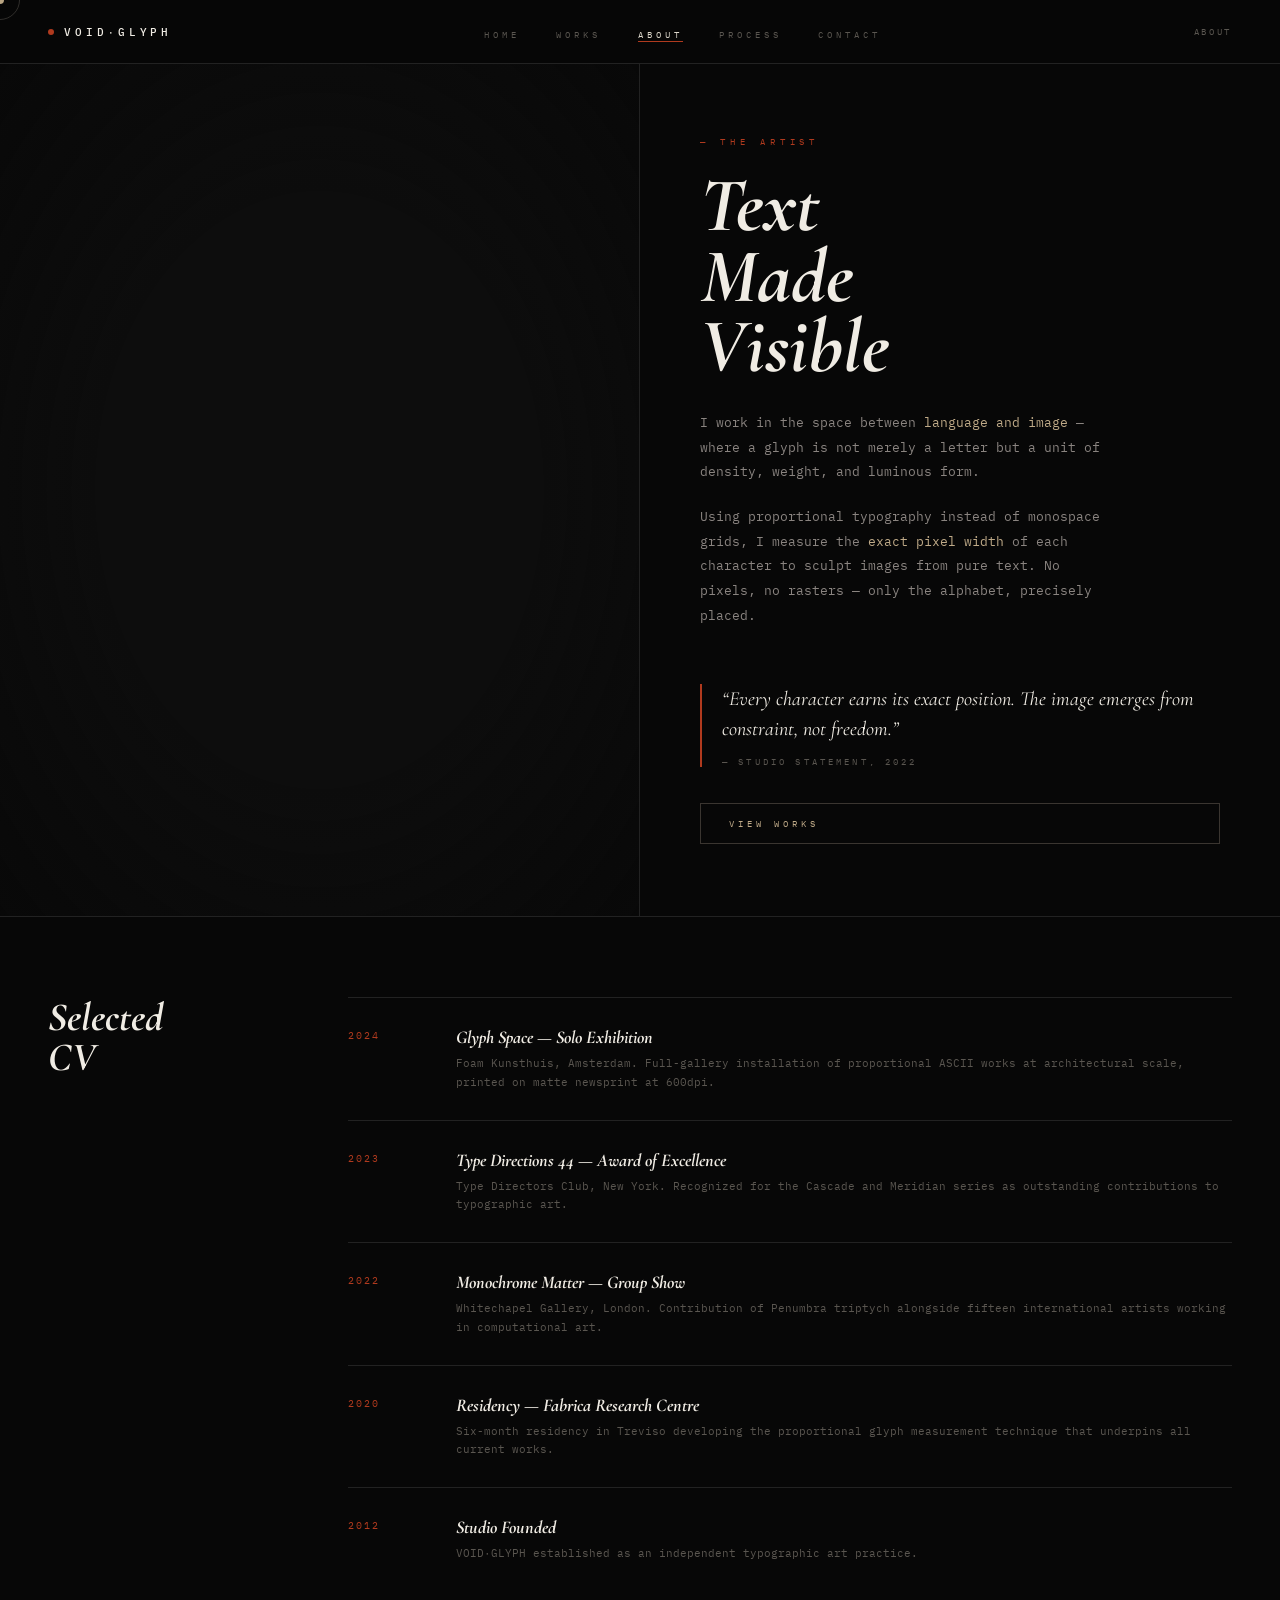
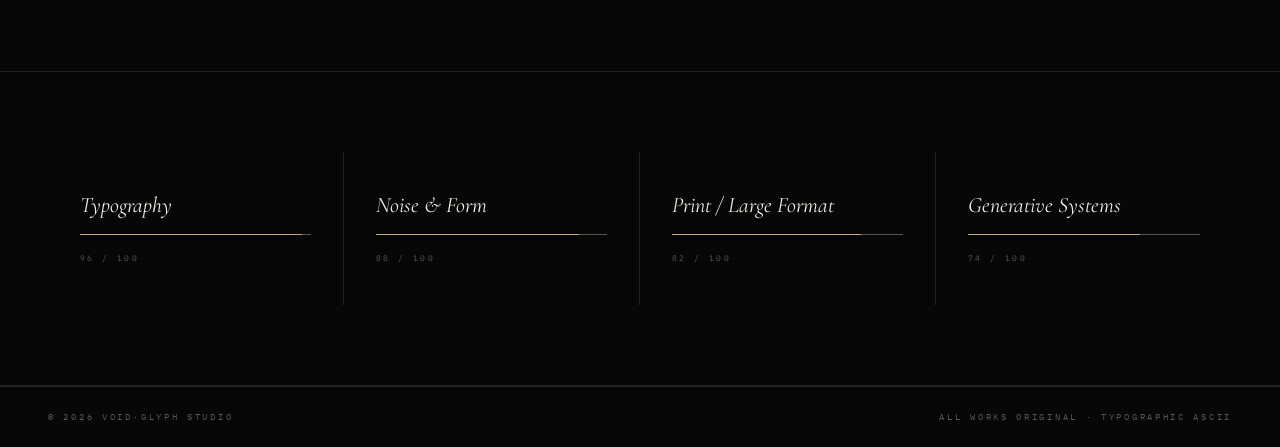
==== commit abb052ab: "fix: Tab-hidden rendering" ====
--- a/about.html
+++ b/about.html
@@ -8,20 +8,20 @@
 <style>
 .about-hero{display:grid;grid-template-columns:1fr 1fr;min-height:calc(100vh - 64px);border-bottom:var(--border)}
 .about-portrait{border-right:var(--border);background:var(--bg2);display:flex;align-items:center;justify-content:center;padding:48px;position:relative;overflow:hidden}
-.about-portrait::before{content:'';position:absolute;inset:0;background:radial-gradient(ellipse 70% 70% at 50% 50%,transparent 50%,rgba(7,7,7,0.7) 100%);pointer-events:none;z-index:2}
-#portrait-canvas{font-size:7px;line-height:1.14;letter-spacing:0.7px;color:var(--fg);max-height:80vh;overflow:hidden}
+.about-portrait::before{content:'';position:absolute;inset:0;background:radial-gradient(ellipse 70% 70% at 50% 50%,transparent 50%,rgba(7,7,7,.7) 100%);pointer-events:none;z-index:2}
+#portrait-canvas{font-size:7px;line-height:1.14;letter-spacing:.7px;color:var(--fg);max-height:80vh;overflow:hidden}
 .about-text{padding:72px 60px;display:flex;flex-direction:column;justify-content:center}
-.about-text h1{font-family:var(--font-display);font-size:clamp(40px,6vw,80px);font-weight:700;font-style:italic;color:var(--bright);line-height:0.92;margin-bottom:28px}
+.about-text h1{font-family:var(--font-display);font-size:clamp(40px,6vw,80px);font-weight:700;font-style:italic;color:var(--bright);line-height:.92;margin-bottom:28px}
 .about-text .lead{font-size:13px;line-height:1.9;color:var(--fg-muted);max-width:420px;margin-bottom:20px}
 .about-text .lead strong{color:var(--accent);font-weight:400}
 .about-quote{margin:36px 0;padding-left:20px;border-left:2px solid var(--red)}
 .about-quote blockquote{font-family:var(--font-display);font-size:20px;font-style:italic;font-weight:400;color:var(--bright);line-height:1.5}
-.about-quote cite{font-size:9px;letter-spacing:0.35em;color:var(--fg-dim);text-transform:uppercase;font-style:normal;display:block;margin-top:12px}
+.about-quote cite{font-size:9px;letter-spacing:.35em;color:var(--fg-dim);text-transform:uppercase;font-style:normal;display:block;margin-top:12px}
 .cv-section{padding:80px 48px;border-bottom:var(--border);display:grid;grid-template-columns:240px 1fr;gap:60px}
 .cv-section h2{font-family:var(--font-display);font-size:40px;font-weight:700;font-style:italic;color:var(--bright);line-height:1;position:sticky;top:80px;align-self:start}
 .timeline{display:flex;flex-direction:column}
 .timeline-item{display:grid;grid-template-columns:80px 1fr;gap:28px;padding:28px 0;border-top:var(--border)}
-.timeline-year{font-size:10px;letter-spacing:0.2em;color:var(--red);padding-top:3px}
+.timeline-year{font-size:10px;letter-spacing:.2em;color:var(--red);padding-top:3px}
 .timeline-content h3{font-family:var(--font-display);font-size:18px;font-style:italic;color:var(--bright);margin-bottom:6px}
 .timeline-content p{font-size:11px;line-height:1.7;color:var(--fg-dim)}
 .skills-grid{padding:80px 48px;display:grid;grid-template-columns:repeat(4,1fr);gap:0;border-bottom:var(--border)}
@@ -29,9 +29,9 @@
 .skill-cell:last-child{border-right:none}
 .skill-name{font-family:var(--font-display);font-size:22px;font-style:italic;color:var(--bright);display:block;margin-bottom:16px}
 .skill-bar-track{height:1px;background:var(--fg-dim);position:relative;margin-bottom:10px}
-.skill-bar-fill{position:absolute;top:0;left:0;height:1px;background:var(--accent);width:0;transition:width 1.2s var(--ease-out)}
+.skill-bar-fill{position:absolute;top:0;left:0;height:1px;background:var(--accent);width:0;transition:width 1.2s var(--ease-out);will-change:width}
 .skill-cell.visible .skill-bar-fill{width:var(--w)}
-.skill-pct{font-size:8px;letter-spacing:0.3em;color:var(--fg-dim)}
+.skill-pct{font-size:8px;letter-spacing:.3em;color:var(--fg-dim)}
 @media(max-width:900px){.about-hero{grid-template-columns:1fr}.about-portrait{border-right:none;border-bottom:var(--border);min-height:50vh}.about-text{padding:48px 32px}.cv-section{grid-template-columns:1fr}.cv-section h2{position:static}.skills-grid{grid-template-columns:repeat(2,1fr)}.skill-cell:nth-child(2n){border-right:none}.skill-cell{border-bottom:var(--border)}}
 @media(max-width:480px){.skills-grid{grid-template-columns:1fr}.skill-cell{border-right:none}.cv-section{padding:48px 24px}}
 </style>
@@ -67,6 +67,7 @@
       <a href="works.html" class="btn"><span>View Works</span></a>
     </div>
   </div>
+
   <section class="cv-section">
     <h2 class="fade-up">Selected<br>CV</h2>
     <div class="timeline">
@@ -77,25 +78,75 @@
       <div class="timeline-item fade-up"><span class="timeline-year">2012</span><div class="timeline-content"><h3>Studio Founded</h3><p>VOID&#8729;GLYPH established as an independent typographic art practice.</p></div></div>
     </div>
   </section>
+
   <div class="skills-grid">
     <div class="skill-cell fade-up" style="--w:96%"><span class="skill-name">Typography</span><div class="skill-bar-track"><div class="skill-bar-fill"></div></div><span class="skill-pct">96 / 100</span></div>
     <div class="skill-cell fade-up" style="--w:88%"><span class="skill-name">Noise &amp; Form</span><div class="skill-bar-track"><div class="skill-bar-fill"></div></div><span class="skill-pct">88 / 100</span></div>
     <div class="skill-cell fade-up" style="--w:82%"><span class="skill-name">Print / Large Format</span><div class="skill-bar-track"><div class="skill-bar-fill"></div></div><span class="skill-pct">82 / 100</span></div>
     <div class="skill-cell fade-up" style="--w:74%"><span class="skill-name">Generative Systems</span><div class="skill-bar-track"><div class="skill-bar-fill"></div></div><span class="skill-pct">74 / 100</span></div>
   </div>
+
   <footer id="footer"><span>&#169; 2026 VOID&#8729;GLYPH Studio</span><span>All works original &#183; Typographic ASCII</span></footer>
 </div>
+
+<script src="js/ascii-engine.js"></script>
+<script src="js/shared.js"></script>
 <script>
-const Noise=(()=>{const perm=new Uint8Array(512);const src=[151,160,137,91,90,15,131,13,201,95,96,53,194,233,7,225,140,36,103,30,69,142,8,99,37,240,21,10,23,190,6,148,247,120,234,75,0,26,197,62,94,252,219,203,117,35,11,32,57,177,33,88,237,149,56,87,174,20,125,136,171,168,68,175,74,165,71,134,139,48,27,166,77,146,158,231,83,111,229,122,60,211,133,230,220,105,92,41,55,46,245,40,244,102,143,54,65,25,63,161,1,216,80,73,209,76,132,187,208,89,18,169,200,196,135,130,116,188,159,86,164,100,109,198,173,186,3,64,52,217,226,250,124,123,5,202,38,147,118,126,255,82,85,212,207,206,59,227,47,16,58,17,182,189,28,42,223,183,170,213,119,248,152,2,44,154,163,70,221,153,101,155,167,43,172,9,129,22,39,253,19,98,108,110,79,113,224,232,178,185,112,104,218,246,97,228,251,34,242,193,238,210,144,12,191,179,162,241,81,51,145,235,249,14,239,107,49,192,214,31,181,199,106,157,184,84,204,176,115,121,50,45,127,4,150,254,138,236,205,93,222,114,67,29,24,72,243,141,128,195,78,66,215,61,156,180];for(let i=0;i<256;i++)perm[i]=perm[i+256]=src[i];const fade=t=>t*t*t*(t*(t*6-15)+10);const lerp=(a,b,t)=>a+t*(b-a);const grad=(h,x,y)=>{const v=h&3,u=v<2?x:y,w=v<2?y:x;return((h&1)?-u:u)+((h&2)?-w:w);};function n2(x,y){const X=Math.floor(x)&255,Y=Math.floor(y)&255;x-=Math.floor(x);y-=Math.floor(y);const u=fade(x),v=fade(y),a=perm[X]+Y,b=perm[X+1]+Y;return lerp(lerp(grad(perm[a],x,y),grad(perm[b],x-1,y),u),lerp(grad(perm[a+1],x,y-1),grad(perm[b+1],x-1,y-1),u),v);}function fbm(x,y,oct=4,lac=2.1,gain=0.5){let v=0,a=0.5,f=1,mx=0;for(let i=0;i<oct;i++){v+=n2(x*f,y*f)*a;mx+=a;a*=gain;f*=lac;}return v/mx;}return{n2,fbm};})();
-const RAMP_PORT=" .',-:;~!|lirftcvxznsaoeykhdpqgwTCSFUPBKNOHWM#&@";
-function scenePortrait(c,r,cols,rows){const nx=(c/cols)*2-1,ny=(r/rows)*2-1;const fD=Math.sqrt((nx*nx)/.58+((ny-.05)**2)/.88);if(fD>1)return{ch:' ',color:'#050505'};if(ny<-.5){const h=Noise.fbm(c*.22,r*.22,3)*.5+.5,b=h*.09+.02;const v=Math.round(b*210+28);return{ch:RAMP_PORT[Math.floor(Math.pow(1-Math.max(0,Math.min(1,b)),1)*(RAMP_PORT.length-1))],color:`rgb(${v},${Math.round(v*.97)},${Math.round(v*.9)})`};}const le=Math.sqrt(((nx+.3)**2)/.023+((ny+.12)**2)/.008),re=Math.sqrt(((nx-.3)**2)/.023+((ny+.12)**2)/.008);if(le<1||re<1){const pd=Math.min(Math.sqrt((nx+.3)**2+(ny+.12)**2),Math.sqrt((nx-.3)**2+(ny+.12)**2)),b=pd<.05?.02:.1;const v=Math.round(b*210+28);return{ch:RAMP_PORT[Math.floor((1-b)*(RAMP_PORT.length-1))],color:`rgb(${v},${Math.round(v*.97)},${Math.round(v*.9)})`};}if(ny>.3&&ny<.45&&Math.abs(nx)<.2){const b=ny<.37?.2:.1;const v=Math.round(b*210+28);return{ch:RAMP_PORT[Math.floor((1-b)*(RAMP_PORT.length-1))],color:`rgb(${v},${Math.round(v*.97)},${Math.round(v*.9)})`};}const light=Math.max(0,(-.4*nx+-.55*ny+.55)),sub=Noise.fbm(c*.28,r*.28,3)*.5+.5,b=Math.min(.9,.26+light*.44+sub*.09);const v=Math.round(b*210+28);return{ch:RAMP_PORT[Math.floor(Math.pow(1-Math.max(0,Math.min(1,b)),1)*(RAMP_PORT.length-1))],color:`rgb(${v},${Math.round(v*.97)},${Math.round(v*.9)})`};}
-(function(){const el=document.getElementById('portrait-canvas');const cols=52,rows=44;function draw(){let txt='';for(let r=0;r<rows;r++){for(let c=0;c<cols;c++){txt+=scenePortrait(c,r,cols,rows).ch;}if(r<rows-1)txt+='\n';}el.textContent=txt;}draw();setInterval(draw,4000);})();
-document.querySelectorAll('.skill-cell').forEach(cell=>{const obs=new IntersectionObserver(([e])=>{if(e.isIntersecting){cell.classList.add('visible');obs.unobserve(cell);}},{threshold:.3});obs.observe(cell);});
-(function(){const dot=document.getElementById('cursor'),trail=document.getElementById('cursor-trail');if(!dot||!trail)return;let mx=0,my=0,tx=0,ty=0;document.addEventListener('mousemove',e=>{mx=e.clientX;my=e.clientY;});document.querySelectorAll('a,button').forEach(el=>{el.addEventListener('mouseenter',()=>dot.classList.add('hover'));el.addEventListener('mouseleave',()=>dot.classList.remove('hover'));});(function loop(){tx+=(mx-tx)*.15;ty+=(my-ty)*.15;dot.style.left=mx+'px';dot.style.top=my+'px';trail.style.left=tx+'px';trail.style.top=ty+'px';requestAnimationFrame(loop);})();})();
-(function(){const obs=new IntersectionObserver(e=>{e.forEach(x=>{if(x.isIntersecting){x.target.classList.add('visible');obs.unobserve(x.target);}});},{threshold:.12});document.querySelectorAll('.fade-up').forEach(el=>obs.observe(el));})();
-document.querySelector('.page-wrap').classList.add('page-enter');
-document.querySelectorAll('.nav-links a').forEach(a=>{if(a.getAttribute('href')==='about.html')a.classList.add('active');});
-document.getElementById('nav-indicator').textContent='About';
+'use strict';
+/* Portrait: static text render, redraws every 4s via setTimeout (not RAF) */
+(function() {
+  const el = document.getElementById('portrait-canvas');
+  const RAMP = " .',-:;~!|lirftcvxznsaoeykhdpqgwTCSFUPBKNOHWM#&@";
+
+  function scenePortrait(c, r, cols, rows) {
+    const nx=(c/cols)*2-1, ny=(r/rows)*2-1;
+    const fD=Math.sqrt((nx*nx)/.58+((ny-.05)**2)/.88);
+    if (fD>1) return ' ';
+    if (ny<-.5) {
+      const h=ASCII.Noise.fbm(c*.22,r*.22,3)*.5+.5, b=h*.09+.02;
+      return RAMP[Math.floor(Math.pow(1-Math.max(0,Math.min(1,b)),1)*(RAMP.length-1))];
+    }
+    const le=Math.sqrt(((nx+.3)**2)/.023+((ny+.12)**2)/.008);
+    const re=Math.sqrt(((nx-.3)**2)/.023+((ny+.12)**2)/.008);
+    if (le<1||re<1) {
+      const pd=Math.min(Math.sqrt((nx+.3)**2+(ny+.12)**2),Math.sqrt((nx-.3)**2+(ny+.12)**2)), b=pd<.05?.02:.1;
+      return RAMP[Math.floor((1-b)*(RAMP.length-1))];
+    }
+    if (ny>.3&&ny<.45&&Math.abs(nx)<.2) { const b=ny<.37?.2:.1; return RAMP[Math.floor((1-b)*(RAMP.length-1))]; }
+    const light=Math.max(0,(-.4*nx+-.55*ny+.55)), sub=ASCII.Noise.fbm(c*.28,r*.28,3)*.5+.5;
+    const b=Math.min(.9,.26+light*.44+sub*.09);
+    return RAMP[Math.floor(Math.pow(1-Math.max(0,Math.min(1,b)),1)*(RAMP.length-1))];
+  }
+
+  const cols=52, rows=44;
+  function draw() {
+    let txt='';
+    for (let r=0; r<rows; r++) {
+      for (let c=0; c<cols; c++) txt += scenePortrait(c,r,cols,rows);
+      if (r<rows-1) txt+='\n';
+    }
+    el.textContent = txt;
+  }
+
+  if (document.fonts && document.fonts.ready) {
+    document.fonts.ready.then(() => { draw(); setInterval(draw, 4000); });
+  } else {
+    draw(); setInterval(draw, 4000);
+  }
+})();
+
+/* Skill bar IntersectionObserver */
+document.querySelectorAll('.skill-cell').forEach(cell => {
+  const obs = new IntersectionObserver(([e]) => {
+    if (e.isIntersecting) { cell.classList.add('visible'); obs.unobserve(cell); }
+  }, { threshold: .3 });
+  obs.observe(cell);
+});
+
+document.getElementById('nav-indicator').textContent = 'About';
+document.querySelectorAll('.nav-links a').forEach(a => {
+  if (a.getAttribute('href') === 'about.html') a.classList.add('active');
+});
 </script>
 </body>
-</html>+</html>
--- a/css/design.css
+++ b/css/design.css
@@ -1,8 +1,4 @@
 @import url('https://fonts.googleapis.com/css2?family=Cormorant+Garamond:ital,wght@0,300;0,400;0,600;0,700;1,300;1,400;1,600;1,700&family=IBM+Plex+Mono:ital,wght@0,300;0,400;0,500;1,300;1,400&display=swap');
-
-/* ═══════════════════════════════════════════════
-   VOID∙GLYPH  —  Design System
-   ═══════════════════════════════════════════════ */
 
 :root {
   --bg:       #070707;
@@ -15,243 +11,61 @@
   --bright:   #f0ece4;
   --red:      #b03a1e;
   --red-dim:  #5a1e0e;
-
   --font-display: 'Cormorant Garamond', Georgia, serif;
   --font-mono:    'IBM Plex Mono', 'Courier New', monospace;
-
   --border: 1px solid #222;
   --border-accent: 1px solid #3a3530;
-
   --ease-out: cubic-bezier(0.16, 1, 0.3, 1);
   --ease-in-out: cubic-bezier(0.87, 0, 0.13, 1);
 }
 
-/* ─── Reset ──────────────────────────────────── */
 *, *::before, *::after { margin: 0; padding: 0; box-sizing: border-box; }
 html { scroll-behavior: smooth; font-size: 16px; }
-body {
-  background: var(--bg);
-  color: var(--fg);
-  font-family: var(--font-mono);
-  overflow-x: hidden;
-  cursor: none;
-  -webkit-font-smoothing: antialiased;
-}
+body { background: var(--bg); color: var(--fg); font-family: var(--font-mono); overflow-x: hidden; cursor: none; -webkit-font-smoothing: antialiased; }
 a { color: inherit; text-decoration: none; }
 img { display: block; }
 
-/* ─── Custom Cursor ──────────────────────────── */
-#cursor {
-  position: fixed;
-  width: 8px; height: 8px;
-  background: var(--accent);
-  border-radius: 50%;
-  pointer-events: none;
-  z-index: 9999;
-  transform: translate(-50%, -50%);
-  transition: width 0.2s, height 0.2s, background 0.2s;
-  mix-blend-mode: difference;
-}
+#cursor { position: fixed; width: 8px; height: 8px; background: var(--accent); border-radius: 50%; pointer-events: none; z-index: 9999; transform: translate(-50%, -50%); transition: width 0.2s, height 0.2s, background 0.2s; mix-blend-mode: difference; }
 #cursor.hover { width: 32px; height: 32px; }
-#cursor-trail {
-  position: fixed;
-  width: 40px; height: 40px;
-  border: 1px solid var(--fg-dim);
-  border-radius: 50%;
-  pointer-events: none;
-  z-index: 9998;
-  transform: translate(-50%, -50%);
-  transition: all 0.12s var(--ease-out);
-  opacity: 0.5;
-}
+#cursor-trail { position: fixed; width: 40px; height: 40px; border: 1px solid var(--fg-dim); border-radius: 50%; pointer-events: none; z-index: 9998; transform: translate(-50%, -50%); transition: all 0.12s var(--ease-out); opacity: 0.5; }
 
-/* ─── Navigation ─────────────────────────────── */
-#nav {
-  position: fixed;
-  top: 0; left: 0; right: 0;
-  z-index: 100;
-  padding: 0 48px;
-  height: 64px;
-  display: flex;
-  align-items: center;
-  justify-content: space-between;
-  border-bottom: var(--border);
-  background: rgba(7,7,7,0.92);
-  backdrop-filter: blur(12px);
-  -webkit-backdrop-filter: blur(12px);
-}
-
-.nav-logo {
-  font-family: var(--font-mono);
-  font-size: 11px;
-  font-weight: 500;
-  letter-spacing: 0.35em;
-  color: var(--bright);
-  text-transform: uppercase;
-  display: flex;
-  align-items: center;
-  gap: 10px;
-}
-.nav-logo-dot {
-  width: 6px; height: 6px;
-  background: var(--red);
-  border-radius: 50%;
-  animation: pulse 2s infinite;
-}
-@keyframes pulse {
-  0%, 100% { opacity: 1; transform: scale(1); }
-  50% { opacity: 0.4; transform: scale(0.6); }
-}
-
-.nav-links {
-  display: flex;
-  gap: 36px;
-  list-style: none;
-}
-.nav-links a {
-  font-size: 9px;
-  letter-spacing: 0.45em;
-  color: var(--fg-dim);
-  text-transform: uppercase;
-  position: relative;
-  transition: color 0.3s;
-}
-.nav-links a::after {
-  content: '';
-  position: absolute;
-  bottom: -2px; left: 0; right: 0;
-  height: 1px;
-  background: var(--accent);
-  transform: scaleX(0);
-  transform-origin: left;
-  transition: transform 0.35s var(--ease-out);
-}
+#nav { position: fixed; top: 0; left: 0; right: 0; z-index: 100; padding: 0 48px; height: 64px; display: flex; align-items: center; justify-content: space-between; border-bottom: var(--border); background: rgba(7,7,7,0.92); backdrop-filter: blur(12px); -webkit-backdrop-filter: blur(12px); }
+.nav-logo { font-family: var(--font-mono); font-size: 11px; font-weight: 500; letter-spacing: 0.35em; color: var(--bright); text-transform: uppercase; display: flex; align-items: center; gap: 10px; }
+.nav-logo-dot { width: 6px; height: 6px; background: var(--red); border-radius: 50%; animation: pulse 2s infinite; }
+@keyframes pulse { 0%, 100% { opacity: 1; transform: scale(1); } 50% { opacity: 0.4; transform: scale(0.6); } }
+.nav-links { display: flex; gap: 36px; list-style: none; }
+.nav-links a { font-size: 9px; letter-spacing: 0.45em; color: var(--fg-dim); text-transform: uppercase; position: relative; transition: color 0.3s; }
+.nav-links a::after { content: ''; position: absolute; bottom: -2px; left: 0; right: 0; height: 1px; background: var(--accent); transform: scaleX(0); transform-origin: left; transition: transform 0.35s var(--ease-out); }
 .nav-links a:hover { color: var(--accent); }
 .nav-links a:hover::after { transform: scaleX(1); }
 .nav-links a.active { color: var(--fg); }
 .nav-links a.active::after { transform: scaleX(1); background: var(--red); }
+.nav-page-indicator { font-size: 9px; letter-spacing: 0.3em; color: var(--fg-dim); text-transform: uppercase; }
 
-.nav-page-indicator {
-  font-size: 9px;
-  letter-spacing: 0.3em;
-  color: var(--fg-dim);
-  text-transform: uppercase;
-}
+.page-wrap { padding-top: 64px; min-height: 100vh; }
+.ascii-render { font-family: var(--font-mono); font-weight: 300; white-space: pre; line-height: 1.2; letter-spacing: 0.5px; color: var(--fg); overflow: hidden; display: block; }
+.label { font-size: 9px; letter-spacing: 0.55em; color: var(--red); text-transform: uppercase; display: block; margin-bottom: 24px; }
+.display { font-family: var(--font-display); font-weight: 700; font-style: italic; color: var(--bright); line-height: 0.92; letter-spacing: -0.02em; }
 
-/* ─── Page wrapper ───────────────────────────── */
-.page-wrap {
-  padding-top: 64px;
-  min-height: 100vh;
-}
-
-/* ─── ASCII Canvas base ──────────────────────── */
-.ascii-render {
-  font-family: var(--font-mono);
-  font-weight: 300;
-  white-space: pre;
-  line-height: 1.2;
-  letter-spacing: 0.5px;
-  color: var(--fg);
-  overflow: hidden;
-  display: block;
-}
-
-/* ─── Section labels ─────────────────────────── */
-.label {
-  font-size: 9px;
-  letter-spacing: 0.55em;
-  color: var(--red);
-  text-transform: uppercase;
-  display: block;
-  margin-bottom: 24px;
-}
-
-/* ─── Headings ───────────────────────────────── */
-.display {
-  font-family: var(--font-display);
-  font-weight: 700;
-  font-style: italic;
-  color: var(--bright);
-  line-height: 0.92;
-  letter-spacing: -0.02em;
-}
-
-/* ─── Buttons ────────────────────────────────── */
-.btn {
-  display: inline-flex;
-  align-items: center;
-  gap: 12px;
-  font-family: var(--font-mono);
-  font-size: 9px;
-  letter-spacing: 0.45em;
-  text-transform: uppercase;
-  color: var(--accent);
-  border: var(--border-accent);
-  padding: 14px 28px;
-  transition: all 0.3s;
-  position: relative;
-  overflow: hidden;
-}
-.btn::before {
-  content: '';
-  position: absolute;
-  inset: 0;
-  background: var(--accent);
-  transform: translateX(-101%);
-  transition: transform 0.4s var(--ease-out);
-}
+.btn { display: inline-flex; align-items: center; gap: 12px; font-family: var(--font-mono); font-size: 9px; letter-spacing: 0.45em; text-transform: uppercase; color: var(--accent); border: var(--border-accent); padding: 14px 28px; transition: all 0.3s; position: relative; overflow: hidden; }
+.btn::before { content: ''; position: absolute; inset: 0; background: var(--accent); transform: translateX(-101%); transition: transform 0.4s var(--ease-out); }
 .btn:hover { color: var(--bg); }
 .btn:hover::before { transform: translateX(0); }
 .btn span { position: relative; z-index: 1; }
 
-/* ─── Footer ─────────────────────────────────── */
-#footer {
-  border-top: var(--border);
-  padding: 24px 48px;
-  display: flex;
-  justify-content: space-between;
-  align-items: center;
-}
-#footer span {
-  font-size: 9px;
-  letter-spacing: 0.3em;
-  color: var(--fg-dim);
-  text-transform: uppercase;
-}
+#footer { border-top: var(--border); padding: 24px 48px; display: flex; justify-content: space-between; align-items: center; }
+#footer span { font-size: 9px; letter-spacing: 0.3em; color: var(--fg-dim); text-transform: uppercase; }
 
-/* ─── Page transition ────────────────────────── */
-.page-enter {
-  animation: pageIn 0.6s var(--ease-out) forwards;
-}
-@keyframes pageIn {
-  from { opacity: 0; transform: translateY(16px); }
-  to   { opacity: 1; transform: translateY(0); }
-}
-
-/* ─── Animations ─────────────────────────────── */
-@keyframes fadeUp {
-  from { opacity: 0; transform: translateY(24px); }
-  to   { opacity: 1; transform: translateY(0); }
-}
+.page-enter { animation: pageIn 0.6s var(--ease-out) forwards; }
+@keyframes pageIn { from { opacity: 0; transform: translateY(16px); } to { opacity: 1; transform: translateY(0); } }
+@keyframes fadeUp { from { opacity: 0; transform: translateY(24px); } to { opacity: 1; transform: translateY(0); } }
 .fade-up { opacity: 0; }
 .fade-up.visible { animation: fadeUp 0.8s var(--ease-out) forwards; }
 
-/* ─── Scrollbar ──────────────────────────────── */
 ::-webkit-scrollbar { width: 3px; }
 ::-webkit-scrollbar-track { background: var(--bg); }
 ::-webkit-scrollbar-thumb { background: var(--fg-dim); }
-
-/* ─── Selection ──────────────────────────────── */
 ::selection { background: var(--accent2); color: var(--bright); }
 
-/* ─── Mobile ─────────────────────────────────── */
-@media (max-width: 768px) {
-  #nav { padding: 0 24px; }
-  .nav-page-indicator { display: none; }
-  .nav-links { gap: 20px; }
-  #footer { padding: 20px 24px; flex-direction: column; gap: 8px; text-align: center; }
-}
-@media (max-width: 480px) {
-  .nav-links { gap: 14px; }
-  .nav-links a { letter-spacing: 0.25em; }
-}
+@media (max-width: 768px) { #nav { padding: 0 24px; } .nav-page-indicator { display: none; } .nav-links { gap: 20px; } #footer { padding: 20px 24px; flex-direction: column; gap: 8px; text-align: center; } }
+@media (max-width: 480px) { .nav-links { gap: 14px; } .nav-links a { letter-spacing: 0.25em; } }
